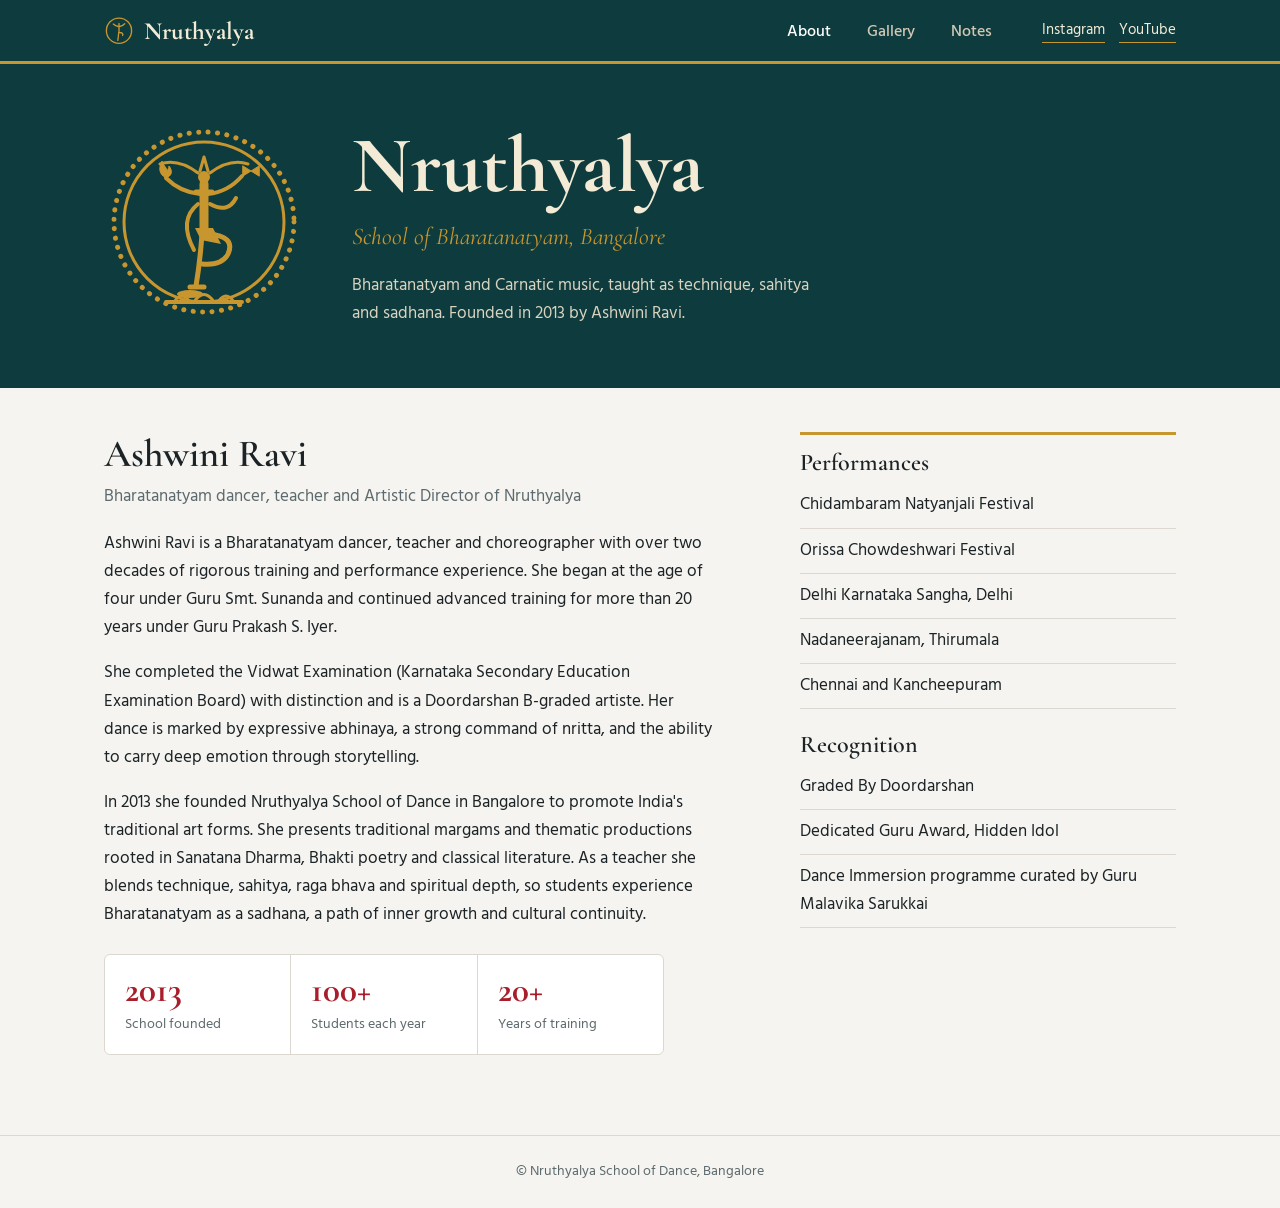
==== index.html @ a334f531 "Update index.html" ====
<!DOCTYPE html>
<html lang="en">
<head>
<meta charset="utf-8">
<meta name="viewport" content="width=device-width, initial-scale=1, viewport-fit=cover">
<title>Nruthyalya School of Dance</title>
<link href="https://fonts.googleapis.com/css2?family=Cormorant+Garamond:ital,wght@0,500;0,600;0,700;1,500&family=Hind:wght@400;500;600&display=swap" rel="stylesheet">
<style>
:root{--bg:#F5F4F0;--surface:#fff;--ink:#1c2326;--muted:#5d6a6d;--line:#dcd8cf;--teal:#0E3B3D;--teal-ink:#F3EBD6;--red:#A81E2B;--gold:#C8962E;--chip:#ece8dd;
box-sizing:border-box;padding-top:env(safe-area-inset-top,0px);padding-bottom:env(safe-area-inset-bottom,0px)}
@media (prefers-color-scheme:dark){:root:not([data-theme="light"]){--bg:#0d1517;--surface:#152123;--ink:#ece7da;--muted:#98a6a8;--line:#27393b;--teal:#081f21;--red:#e0525d;--gold:#dcab4a;--chip:#1d2f31}}
:root[data-theme="dark"]{--bg:#0d1517;--surface:#152123;--ink:#ece7da;--muted:#98a6a8;--line:#27393b;--teal:#081f21;--red:#e0525d;--gold:#dcab4a;--chip:#1d2f31}
html{scroll-padding-top:env(safe-area-inset-top,0px);height:100%}
*{box-sizing:border-box}
body{margin:0;background:var(--bg);color:var(--ink);font:400 17px/1.65 Hind,system-ui,sans-serif}
h1,h2,h3{font-family:"Cormorant Garamond",Georgia,serif;font-weight:600;line-height:1.15;margin:0}
a{color:var(--red)}
:focus-visible{outline:3px solid var(--gold);outline-offset:2px}
.wrap{max-width:1120px;margin:0 auto;padding:0 24px}
header.top{position:sticky;top:env(safe-area-inset-top,0px);z-index:5;background:var(--teal);color:var(--teal-ink);border-bottom:3px solid var(--gold)}
header.top .wrap{display:flex;align-items:center;gap:20px;min-height:60px;flex-wrap:wrap}
.brand{display:flex;align-items:center;gap:10px;font:700 1.55rem "Cormorant Garamond",serif;color:var(--teal-ink);margin-right:auto}
.brand svg{width:30px;height:30px;color:var(--gold)}
nav{display:flex;gap:4px}
nav button{border:0;background:none;font:500 1rem Hind,sans-serif;color:#cfc8b4;padding:19px 16px 16px;border-bottom:3px solid transparent;margin-bottom:-3px;cursor:pointer}
nav button[aria-selected="true"]{color:#fff;border-bottom-color:var(--gold)}
nav button:hover{color:#fff}
.soc a{color:var(--teal-ink);font-size:.95rem;margin-left:14px;text-decoration:none;border-bottom:1px solid var(--gold)}
.hero{background:var(--teal);color:var(--teal-ink);padding:56px 0 60px}
.head{display:flex;align-items:center;gap:48px}
.logo{width:clamp(130px,20vw,200px);flex:none;color:var(--gold)}
@media(max-width:640px){.head{flex-direction:column;align-items:flex-start;gap:20px}}
.hero h1{font-size:clamp(3rem,9vw,5rem);font-weight:700}
.hero .sub{font-family:"Cormorant Garamond",serif;font-style:italic;font-size:1.5rem;color:var(--gold);margin:.3rem 0 1rem}
.hero p{max-width:54ch;margin:0;color:#d9d3c0}
main{padding:44px 0 80px}
section[hidden]{display:none}
h2{font-size:2.4rem;margin-bottom:.4rem}
.cols{display:grid;grid-template-columns:1.7fr 1fr;gap:56px}
@media(max-width:800px){.cols{grid-template-columns:1fr;gap:28px}}
.lead{color:var(--muted);margin:0 0 1.2rem}
.cols p{max-width:68ch}
.facts{border-top:3px solid var(--gold);padding-top:14px;align-self:start}
.facts h3{font-size:1.5rem;margin-bottom:.4rem}
.facts ul{margin:0 0 1.4rem;padding:0;list-style:none}
.facts li{padding:8px 0;border-bottom:1px solid var(--line)}
.stats{display:flex;gap:0;margin:1.6rem 0 0;border:1px solid var(--line);border-radius:6px;background:var(--surface);max-width:560px}
.stats div{flex:1;padding:16px 20px;border-right:1px solid var(--line)}.stats div:last-child{border:0}
.stats b{display:block;font:700 2.2rem "Cormorant Garamond",serif;color:var(--red);line-height:1.1}
.stats span{color:var(--muted);font-size:.9rem}
.btn{display:inline-block;padding:8px 18px;border-radius:6px;border:1px solid var(--line);color:var(--ink);background:var(--surface);cursor:pointer;font:500 .95rem Hind,sans-serif;text-decoration:none}
.btn.red{background:var(--red);border-color:var(--red);color:#fff}
.btn:hover{filter:brightness(1.08)}
.bar{display:flex;gap:10px;flex-wrap:wrap;align-items:center;margin:14px 0 20px}
.grid{display:grid;grid-template-columns:repeat(auto-fill,minmax(220px,1fr));gap:16px}
figure{margin:0;background:var(--surface);border:1px solid var(--line);border-radius:6px;overflow:hidden;position:relative}
figure img{display:block;width:100%;aspect-ratio:4/5;object-fit:cover}
figcaption{padding:6px 8px}
figcaption input{border:0;background:none;padding:4px}
figure .x{position:absolute;top:8px;right:8px;background:rgba(0,0,0,.65);color:#fff;border:0;border-radius:50%;width:30px;height:30px;cursor:pointer}
.empty{color:var(--muted);border:1.5px dashed var(--line);border-radius:6px;padding:28px;text-align:center}
input,textarea,select{font:inherit;color:var(--ink);background:var(--bg);border:1px solid var(--line);border-radius:6px;padding:9px 12px;width:100%}
label{font-size:.9rem;color:var(--muted);display:block;margin-bottom:2px}
.small{font-size:.9rem;color:var(--muted)}
/* Notes workspace */
.ws{display:grid;grid-template-columns:290px 1fr;border:1px solid var(--line);border-radius:8px;background:var(--surface);min-height:560px;overflow:hidden;margin-top:18px}
@media(max-width:800px){.ws{grid-template-columns:1fr}.side{border-right:0!important;border-bottom:1px solid var(--line);max-height:300px}}
.side{border-right:1px solid var(--line);background:var(--chip);display:flex;flex-direction:column;overflow-y:auto}
.side .hd{display:flex;justify-content:space-between;align-items:center;padding:12px 14px;border-bottom:1px solid var(--line);font:600 1.2rem "Cormorant Garamond",serif;position:sticky;top:0;background:var(--chip)}
.hd button{font:500 .85rem Hind,sans-serif;border:1px solid var(--line);background:var(--surface);color:var(--ink);border-radius:6px;padding:3px 10px;cursor:pointer}
.side ul{list-style:none;margin:0;padding:0}
.tn{display:flex;align-items:center;gap:2px;padding-right:10px;border-left:3px solid transparent}
.tn.on{background:var(--surface);border-left-color:var(--red)}
.tn button{background:none;border:0;color:var(--ink);font:inherit;cursor:pointer}
.tg{width:24px;height:34px;color:var(--muted);flex:none}
.nm{flex:1;text-align:left;padding:5px 4px;font-size:.97rem}
.ct{font-size:.8rem;color:var(--muted)}
.pane{padding:22px 26px}
.crumb{display:flex;justify-content:space-between;align-items:flex-start;gap:12px;flex-wrap:wrap;margin-bottom:16px;padding-bottom:14px;border-bottom:1px solid var(--line)}
.crumb h3{font-size:1.9rem}
.acts{display:flex;gap:8px;flex-wrap:wrap}
form.note{border:1px solid var(--line);border-radius:6px;padding:16px;display:grid;gap:10px;margin-bottom:20px;background:var(--bg)}
form.note[hidden]{display:none}
.nc{padding:14px 0;border-bottom:1px solid var(--line)}.nc:last-child{border:0}
.nc h4{font:600 1.45rem "Cormorant Garamond",serif;margin:0}
.nc p{white-space:pre-wrap;margin:.4rem 0}
.tag{font:400 .8rem Hind,sans-serif;background:var(--chip);border-radius:999px;padding:1px 10px;margin-left:8px;vertical-align:middle}
.links a{display:block;margin:.15rem 0;word-break:break-all;font-size:.95rem}
.linkbtn{background:none;border:0;color:var(--red);cursor:pointer;font:inherit;font-size:.9rem;padding:0;margin-right:14px}
.imgs{display:grid;grid-template-columns:repeat(auto-fill,minmax(240px,1fr));gap:12px;margin:.6rem 0}
.ib{padding:0;border:1px solid var(--line);border-radius:6px;background:var(--bg);cursor:zoom-in;overflow:hidden}
.ib img{display:block;width:100%;max-height:340px;object-fit:contain}
.pv{display:flex;gap:10px;flex-wrap:wrap}
.pv span{position:relative}.pv img{height:84px;border:1px solid var(--line);border-radius:6px;display:block}
.pv button{position:absolute;top:-6px;right:-6px;width:22px;height:22px;border-radius:50%;border:0;background:var(--red);color:#fff;cursor:pointer;line-height:1}
#lb{position:fixed;inset:0;z-index:20;background:rgba(0,0,0,.88);overflow:auto;display:flex;padding:24px}
#lb[hidden]{display:none}
#lb img{margin:auto;max-width:100%;max-height:100%;cursor:zoom-in}
#lb.full img{max-width:none;max-height:none;cursor:zoom-out}
#lb .c{position:fixed;top:calc(12px + env(safe-area-inset-top,0px));right:16px;background:#fff;color:#000;border:0;border-radius:6px;padding:6px 14px;cursor:pointer;font:500 .95rem Hind,sans-serif}
.leaf .nm{font-size:.92rem;color:var(--muted)}.leaf.on .nm{color:var(--ink)}#tree .nm{line-height:1.3}.sq{padding:10px 12px;border-bottom:1px solid var(--line)}
footer{text-align:center;color:var(--muted);padding:24px;font-size:.9rem;border-top:1px solid var(--line)}
</style>
</head>
<body>
<header class="top"><div class="wrap">
<div class="brand"><svg viewBox="0 0 200 200" fill="none" stroke="currentColor" stroke-width="9" stroke-linecap="round" aria-hidden="true"><circle cx="100" cy="98" r="84"/><path d="M100 50v60M96 70Q76 68 62 54M104 70Q124 68 138 52M98 110Q96 138 92 162M104 110Q132 112 124 130"/></svg>Nruthyalya</div>
<nav role="tablist">
<button role="tab" aria-selected="true" data-t="about">About</button>
<button role="tab" aria-selected="false" data-t="gallery">Gallery</button>
<button role="tab" aria-selected="false" data-t="notes">Notes</button>
</nav>
<div class="soc"><a href="https://www.instagram.com/nruthyalya" target="_blank" rel="noopener">Instagram</a><a href="https://www.youtube.com/@nruthyalya" target="_blank" rel="noopener">YouTube</a></div>
</div></header>

<div class="hero"><div class="wrap head">
<svg class="logo" role="img" aria-label="Nataraja, Lord of Dance" viewBox="0 0 200 200" fill="none" stroke="currentColor" stroke-linecap="round" stroke-linejoin="round">
<circle cx="100" cy="98" r="90" stroke-width="5" stroke-dasharray="0.1 9.4"/>
<circle cx="100" cy="98" r="80" stroke-width="3"/>
<path d="M62 178h76" stroke-width="4"/>
<path d="M70 178q8-12 16 0M90 178q10-15 20 0M114 178q8-12 16 0" stroke-width="3"/>
<ellipse cx="86" cy="170" rx="13" ry="4" fill="currentColor" stroke="none"/>
<g stroke-width="5">
<path d="M100 60v50" stroke-width="9"/>
<path d="M92 68h16"/>
<path d="M96 70Q76 68 62 54M104 70Q124 68 138 52" stroke-width="4"/>
<path d="M106 80Q124 90 132 74M94 80Q74 96 90 126" stroke-width="4"/>
<path d="M98 110Q96 138 92 162M86 163h14"/>
<path d="M104 110Q132 112 124 130Q118 142 98 140"/>
<path d="M96 47l4-14 4 14M94 49Q74 34 56 40M106 49Q126 34 144 40" stroke-width="3"/>
</g>
<circle cx="100" cy="53" r="6" fill="currentColor" stroke="none"/>
<path d="M91 104h18l8 16-20-4z" fill="currentColor" stroke="none"/>
<path d="M139 42l8 5-8 5zM155 42l-8 5 8 5z" fill="currentColor" stroke-width="1"/>
<path d="M62 54c-8-4-7-11-4-17 1 5 5 6 5 10 1-2 2-3 2-5 4 5 3 10-3 12z" fill="currentColor" stroke-width="1"/>
</svg>
<div>
<h1>Nruthyalya</h1>
<div class="sub">School of Bharatanatyam, Bangalore</div>
<p>Bharatanatyam and Carnatic music, taught as technique, sahitya and sadhana. Founded in 2013 by Ashwini Ravi.</p>
</div></div></div>

<main><div class="wrap">

<section id="about">
<div class="cols">
<div>
<h2>Ashwini Ravi</h2>
<p class="lead">Bharatanatyam dancer, teacher and Artistic Director of Nruthyalya</p>
<p>Ashwini Ravi is a Bharatanatyam dancer, teacher and choreographer with over two decades of rigorous training and performance experience. She began at the age of four under Guru Smt. Sunanda and continued advanced training for more than 20 years under Guru Prakash S. Iyer.</p>
<p>She completed the Vidwat Examination (Karnataka Secondary Education Examination Board) with distinction and is a Doordarshan B-graded artiste. Her dance is marked by expressive abhinaya, a strong command of nritta, and the ability to carry deep emotion through storytelling.</p>
<p>In 2013 she founded Nruthyalya School of Dance in Bangalore to promote India's traditional art forms. She presents traditional margams and thematic productions rooted in Sanatana Dharma, Bhakti poetry and classical literature. As a teacher she blends technique, sahitya, raga bhava and spiritual depth, so students experience Bharatanatyam as a sadhana, a path of inner growth and cultural continuity.</p>
<div class="stats">
<div><b>2013</b><span>School founded</span></div>
<div><b>100+</b><span>Students each year</span></div>
<div><b>20+</b><span>Years of training</span></div>
</div>
</div>
<aside class="facts">
<h3>Performances</h3>
<ul>
<li>Chidambaram Natyanjali Festival</li>
<li>Orissa Chowdeshwari Festival</li>
<li>Delhi Karnataka Sangha, Delhi</li>
<li>Nadaneerajanam, Thirumala</li>
<li>Chennai and Kancheepuram</li>
</ul>
<h3>Recognition</h3>
<ul>
<li>Graded By Doordarshan</li>
<li>Dedicated Guru Award, Hidden Idol</li>
<li>Dance Immersion programme curated by Guru Malavika Sarukkai</li>
</ul>
</aside>
</div>
</section>

<section id="gallery" hidden>
<h2>Gallery</h2>
<p class="small">Photos from performances, classes and festivals. Photos added here stay in this browser; photos listed in content/notes.json show for everyone.</p>
<div class="bar">
<label class="btn red" for="up" style="margin:0;color:#fff;cursor:pointer">Add photos</label>
<input id="up" type="file" accept="image/*" multiple hidden>
</div>
<div class="grid" id="grid"></div>
</section>

<section id="notes" hidden>
<h2>Notes</h2>
<p class="small">Class notes, choreography and reference videos in nested folders. Notes added here stay in this browser; notes in content/notes.json show for everyone.</p>
<div class="ws">
<div class="side">
<div class="hd">Folders<button type="button" id="newF">New folder</button></div>
<div class="sq"><input id="q" type="search" placeholder="Search notes by title" aria-label="Search notes by title"></div>
<div id="tree"></div>
</div>
<div class="pane">
<div class="crumb"><h3 id="ttl"></h3><div class="acts" id="acts"></div></div>
<form class="note" id="form" hidden>
<div><label for="nt">Title</label><input id="nt" required maxlength="120"></div>
<div><label for="nc">Folder</label><select id="nc"></select></div>
<div><label for="nb">Note</label><textarea id="nb" rows="4"></textarea></div>
<div><label for="nl">YouTube links, one per line</label><textarea id="nl" rows="3" placeholder="https://www.youtube.com/watch?v=..."></textarea></div>
<div><label for="ni">Images (photos of handwritten notes, diagrams, sheets)</label><input id="ni" type="file" accept="image/*" multiple><div class="pv" id="pv" style="margin-top:8px"></div></div>
<div class="bar" style="margin:0"><button class="btn red" type="submit">Save note</button><button class="btn" type="button" id="cancel">Cancel</button></div>
</form>
<div id="list"></div>
</div>
</div>
</section>

</div></main>
<div id="lb" hidden><button class="c" type="button">Close</button><img alt="Enlarged note image"></div>
<footer>© Nruthyalya School of Dance, Bangalore</footer>

<script>
(function(){
var $=function(s){return document.querySelector(s)};
function load(k,d){try{var v=localStorage.getItem(k);return v?JSON.parse(v):d}catch(e){return d}}
function save(k,v){try{localStorage.setItem(k,JSON.stringify(v));return true}catch(e){alert('Storage is full. Delete some items and try again.');return false}}
function saveN(){save('nr_notes',notes.filter(function(n){return !n.ro}))}
function saveF(){save('nr_folders',folders.filter(function(f){return !f.ro}))}
function saveP(){save('nr_photos',photos.filter(function(p){return !p.ro}))}
function IS(s){return /^(data:|https?:|images\/)/.test(s)?s:'images/'+s}
function esc(s){return String(s).replace(/[&<>"']/g,function(c){return {'&':'&amp;','<':'&lt;','>':'&gt;','"':'&quot;',"'":'&#39;'}[c]})}

var tabs=document.querySelectorAll('nav button');
tabs.forEach(function(b){b.addEventListener('click',function(){
tabs.forEach(function(x){x.setAttribute('aria-selected',x===b)});
['about','gallery','notes'].forEach(function(id){$('#'+id).hidden=(id!==b.dataset.t)});
})});

// Gallery
var photos=load('nr_photos',[]);
function drawGallery(){
var g=$('#grid');
if(!photos.length){g.innerHTML='<div class="empty" style="grid-column:1/-1">No photos yet. Choose Add photos to start the gallery.</div>';return}
g.innerHTML=photos.map(function(p,i){return '<figure><img src="'+p.src+'" alt="'+esc(p.cap||'Gallery photo')+'">'+(p.ro?'':'<button class="x" data-i="'+i+'" aria-label="Delete photo">×</button>')+'<figcaption>'+(p.ro?esc(p.cap||''):'<input data-c="'+i+'" value="'+esc(p.cap||'')+'" placeholder="Add a caption" aria-label="Caption">')+'</figcaption></figure>'}).join('');
}
$('#grid').addEventListener('click',function(e){var i=e.target.dataset.i;if(i!==undefined&&confirm('Delete this photo?')){photos.splice(+i,1);saveP();drawGallery()}});
$('#grid').addEventListener('change',function(e){var i=e.target.dataset.c;if(i!==undefined){photos[+i].cap=e.target.value;saveP()}});
function shrink(file,m){return new Promise(function(res){
var r=new FileReader();
r.onload=function(){var im=new Image();im.onload=function(){
var s=Math.min(1,m/Math.max(im.width,im.height)),c=document.createElement('canvas');
c.width=Math.round(im.width*s);c.height=Math.round(im.height*s);
c.getContext('2d').drawImage(im,0,0,c.width,c.height);res(c.toDataURL('image/jpeg',.72))};
im.onerror=function(){res(null)};im.src=r.result};
r.onerror=function(){res(null)};r.readAsDataURL(file)})}
$('#up').addEventListener('change',function(e){
Promise.all(Array.prototype.map.call(e.target.files,function(f){return shrink(f,900)})).then(function(out){
out.forEach(function(s){if(s)photos.unshift({src:s,cap:''})});
saveP();drawGallery();e.target.value=''})});
drawGallery();

// Notes: nested folders
var notes=load('nr_notes',[]);
var folders=load('nr_folders',null);
if(!folders){
var oc=load('nr_cats',['Choreography','Class notes','Music and sahitya']);
folders=oc.map(function(n,i){return {id:'f'+i,name:n,parent:null}});
notes.forEach(function(n){var f=folders.filter(function(x){return x.name===n.cat})[0];n.folder=f?f.id:folders[0].id});
saveF();saveN();
}
var sel=null,selN=null,open={},editing=null,pending=[];
function kids(p){return folders.filter(function(f){return f.parent===p})}
function byId(id){return folders.filter(function(f){return f.id===id})[0]}
function subtree(id){var o=[id];kids(id).forEach(function(k){o=o.concat(subtree(k.id))});return o}
function count(id){var ids=subtree(id);return notes.filter(function(n){return ids.indexOf(n.folder)>-1}).length}
function path(id){var o=[],f=byId(id);while(f){o.unshift(f.name);f=byId(f.parent)}return o.join(' / ')}
function nIn(id){return notes.filter(function(n){return n.folder===id})}
function openUp(id){var f=byId(id);while(f){open[f.id]=true;f=byId(f.parent)}}
function branch(p,d){
var pad='padding-left:'+(6+d*16)+'px';
var h=kids(p).map(function(f){var k=kids(f.id).length+nIn(f.id).length;
return '<li><div class="tn'+(sel===f.id&&!selN?' on':'')+'" style="'+pad+'"><button class="tg" data-tg="'+f.id+'" aria-label="Expand or collapse"'+(k?'':' disabled')+'>'+(k?(open[f.id]?'▾':'▸'):'')+'</button><button class="nm" data-s="'+f.id+'">'+esc(f.name)+'</button><span class="ct">'+count(f.id)+'</span></div>'+(open[f.id]?branch(f.id,d+1):'')+'</li>'}).join('');
h+=nIn(p).map(function(n){return '<li><div class="tn leaf'+(selN===n.id?' on':'')+'" style="'+pad+'"><span class="tg"></span><button class="nm" data-n="'+n.id+'">'+esc(n.title)+'</button></div></li>'}).join('');
return '<ul>'+h+'</ul>'}
function branchOld(p,d){return '<ul>'+kids(p).map(function(f){var k=kids(f.id).length;
return '<li><div class="tn'+(sel===f.id?' on':'')+'" style="padding-left:'+(6+d*16)+'px"><button class="tg" data-tg="'+f.id+'" aria-label="Expand or collapse"'+(k?'':' disabled')+'>'+(k?(open[f.id]?'▾':'▸'):'')+'</button><button class="nm" data-s="'+f.id+'">'+esc(f.name)+'</button><span class="ct">'+count(f.id)+'</span></div>'+(k&&open[f.id]?branch(f.id,d+1):'')+'</li>'}).join('')+'</ul>'}
function drawTree(){
var q=$('#q').value.trim().toLowerCase();
if(q){var r=notes.filter(function(n){return n.title.toLowerCase().indexOf(q)>-1});
$('#tree').innerHTML=r.length?'<ul>'+r.map(function(n){return '<li><div class="tn'+(selN===n.id?' on':'')+'"><button class="nm" data-n="'+n.id+'">'+esc(n.title)+'<br><span class="ct">'+esc(path(n.folder))+'</span></button></div></li>'}).join('')+'</ul>':'<div class="empty" style="margin:12px">No notes match this title.</div>'}
else $('#tree').innerHTML='<div class="tn'+(sel===null&&!selN?' on':'')+'"><span class="tg"></span><button class="nm" data-s="">All notes</button><span class="ct">'+notes.length+'</span></div>'+branch(null,0);
var opts=[];(function w(p){kids(p).forEach(function(f){opts.push('<option value="'+f.id+'">'+esc(path(f.id))+'</option>');w(f.id)})})(null);
$('#nc').innerHTML=opts.join('');
}
function drawPane(){
$('#ttl').textContent=sel?path(sel):'All notes';
$('#acts').innerHTML='<button class="btn red" data-a="note">New note</button>'+(sel?'<button class="btn" data-a="sub">New subfolder</button>'+(byId(sel).ro?'':'<button class="btn" data-a="ren">Rename</button><button class="btn" data-a="del">Delete folder</button>'):'');
var ids=sel?subtree(sel):null;
var l=notes.filter(function(n){return selN?n.id===selN:(!ids||ids.indexOf(n.folder)>-1)});
if(!l.length){$('#list').innerHTML='<div class="empty">'+(sel?'This folder has no notes yet. Choose New note to add one.':'No notes yet. Create a folder, then choose New note.')+'</div>';return}
$('#list').innerHTML=l.map(function(n){
var links=(n.links||[]).map(function(u){return '<a href="'+esc(u)+'" target="_blank" rel="noopener">▶ '+esc(u.replace(/^https?:\/\/(www\.)?/,''))+'</a>'}).join('');
var imgs=(n.images||[]).length?'<div class="imgs">'+n.images.map(function(s,i){return '<button type="button" class="ib" data-z="'+n.id+':'+i+'" aria-label="Enlarge image '+(i+1)+'"><img loading="lazy" src="'+IS(s)+'" alt="Note image '+(i+1)+'"></button>'}).join('')+'</div>':'';
return '<article class="nc"><h4>'+esc(n.title)+'<span class="tag">'+esc(path(n.folder))+'</span></h4>'+(n.body?'<p>'+esc(n.body)+'</p>':'')+imgs+(links?'<div class="links">'+links+'</div>':'')+'<div style="margin-top:6px"><span class="small">'+esc(n.date||'')+'</span> &nbsp; '+(n.ro?'<span class="small">Published</span>':'<button class="linkbtn" data-e="'+n.id+'">Edit</button><button class="linkbtn" data-d="'+n.id+'">Delete</button>')+'</div></article>'}).join('');
}
function draw(){drawTree();drawPane()}
function addFolder(parent){
var n=prompt(parent?'Name of the new subfolder':'Name of the new folder');
if(!n||!n.trim())return;
var f={id:'f'+Date.now(),name:n.trim().slice(0,40),parent:parent};
folders.push(f);if(parent)open[parent]=true;sel=f.id;selN=null;saveF();draw();
}
$('#q').addEventListener('input',drawTree);
$('#newF').addEventListener('click',function(){addFolder(null)});
$('#tree').addEventListener('click',function(e){
var t=e.target.closest('button');if(!t)return;
if(t.dataset.tg){open[t.dataset.tg]=!open[t.dataset.tg];drawTree()}
else if(t.dataset.n!==undefined){var nn=notes.filter(function(n){return String(n.id)===t.dataset.n})[0];selN=nn.id;sel=nn.folder;openUp(sel);$('#form').hidden=true;draw()}
else if(t.dataset.s!==undefined){sel=t.dataset.s||null;selN=null;if(sel)open[sel]=true;$('#form').hidden=true;draw()}
});
function openForm(n){
if(!folders.length){alert('Create a folder first, then add notes to it.');return}
editing=n?n.id:null;$('#form').hidden=false;pending=n?(n.images||[]).slice():[];drawPending();
$('#nt').value=n?n.title:'';$('#nb').value=n?n.body:'';$('#nl').value=n?(n.links||[]).join('\n'):'';
$('#nc').value=n?n.folder:(sel||folders[0].id);$('#nt').focus();
}
$('#acts').addEventListener('click',function(e){
var a=e.target.dataset.a;if(!a)return;
if(a==='note')openForm(null);
if(a==='sub')addFolder(sel);
if(a==='ren'){var n=prompt('Rename folder',byId(sel).name);if(n&&n.trim()){byId(sel).name=n.trim().slice(0,40);saveF();draw()}}
if(a==='del'){var ids=subtree(sel),c=count(sel);
if(confirm('Delete "'+byId(sel).name+'"'+(kids(sel).length?', its subfolders':'')+' and '+c+' note'+(c===1?'':'s')+'?')){
notes=notes.filter(function(n){return ids.indexOf(n.folder)<0});
folders=folders.filter(function(f){return ids.indexOf(f.id)<0});
sel=null;selN=null;saveN();saveF();draw()}}
});
function drawPending(){$('#pv').innerHTML=pending.map(function(s,i){return '<span><img src="'+s+'" alt="Attached image '+(i+1)+'"><button type="button" data-r="'+i+'" aria-label="Remove image">×</button></span>'}).join('')}
$('#ni').addEventListener('change',function(e){
Promise.all(Array.prototype.map.call(e.target.files,function(f){return shrink(f,1600)})).then(function(out){
out.forEach(function(s){if(s)pending.push(s)});drawPending();e.target.value=''})});
$('#pv').addEventListener('click',function(e){var r=e.target.dataset.r;if(r!==undefined){pending.splice(+r,1);drawPending()}});
var lb=$('#lb');
function closeLb(){lb.hidden=true;lb.classList.remove('full')}
lb.addEventListener('click',function(e){if(e.target.tagName==='IMG')lb.classList.toggle('full');else closeLb()});
document.addEventListener('keydown',function(e){if(e.key==='Escape')closeLb()});
$('#cancel').addEventListener('click',function(){$('#form').hidden=true});
$('#form').addEventListener('submit',function(e){
e.preventDefault();
var links=$('#nl').value.split('\n').map(function(s){return s.trim()}).filter(Boolean).map(function(s){return /^https?:\/\//i.test(s)?s:'https://'+s});
var data={title:$('#nt').value.trim(),folder:$('#nc').value,body:$('#nb').value.trim(),links:links,images:pending.slice()};
if(editing){notes=notes.map(function(n){return n.id===editing?Object.assign(n,data):n})}
else{data.id=Date.now();data.date=new Date().toLocaleDateString('en-IN',{day:'numeric',month:'short',year:'numeric'});notes.unshift(data)}
saveN();$('#form').hidden=true;$('#q').value='';openUp(data.folder);sel=data.folder;selN=editing||data.id;draw();
});
$('#list').addEventListener('click',function(e){
var z=e.target.closest('[data-z]');
if(z){var pr=z.dataset.z.split(':'),nn=notes.filter(function(n){return String(n.id)===pr[0]})[0];lb.querySelector('img').src=IS(nn.images[+pr[1]]);lb.hidden=false;return}
var d=e.target.dataset.d,ed=e.target.dataset.e;
if(d&&confirm('Delete this note?')){notes=notes.filter(function(n){return String(n.id)!==d});selN=null;saveN();draw()}
if(ed){openForm(notes.filter(function(n){return String(n.id)===ed})[0])}
});
draw();
fetch('content/notes.json',{cache:'no-cache'}).then(function(r){if(!r.ok)throw 0;return r.json()}).then(function(d){
var map={},rf=[],rn=[];
function ensure(p){var par=null,f=null,acc='';String(p).split('/').forEach(function(x){x=x.trim();if(!x)return;acc+='/'+x;if(!map[acc]){map[acc]={id:'p'+rf.length,name:x,parent:par,ro:1};rf.push(map[acc])}f=map[acc];par=f.id});return f}
(d.folders||[]).forEach(ensure);
(d.notes||[]).forEach(function(n,i){var f=ensure(n.folder||'General')||ensure('General');rn.push({id:'r'+i,title:n.title||'Untitled',folder:f.id,body:n.body||'',links:n.links||[],images:n.images||[],date:n.date||'',ro:1})});
folders=rf.concat(folders);notes=rn.concat(notes);
photos=(d.gallery||[]).map(function(g){return {src:IS(g.file),cap:g.caption||'',ro:1}}).concat(photos);
drawGallery();draw();
}).catch(function(){});
})();
</script>
</body>
</html>
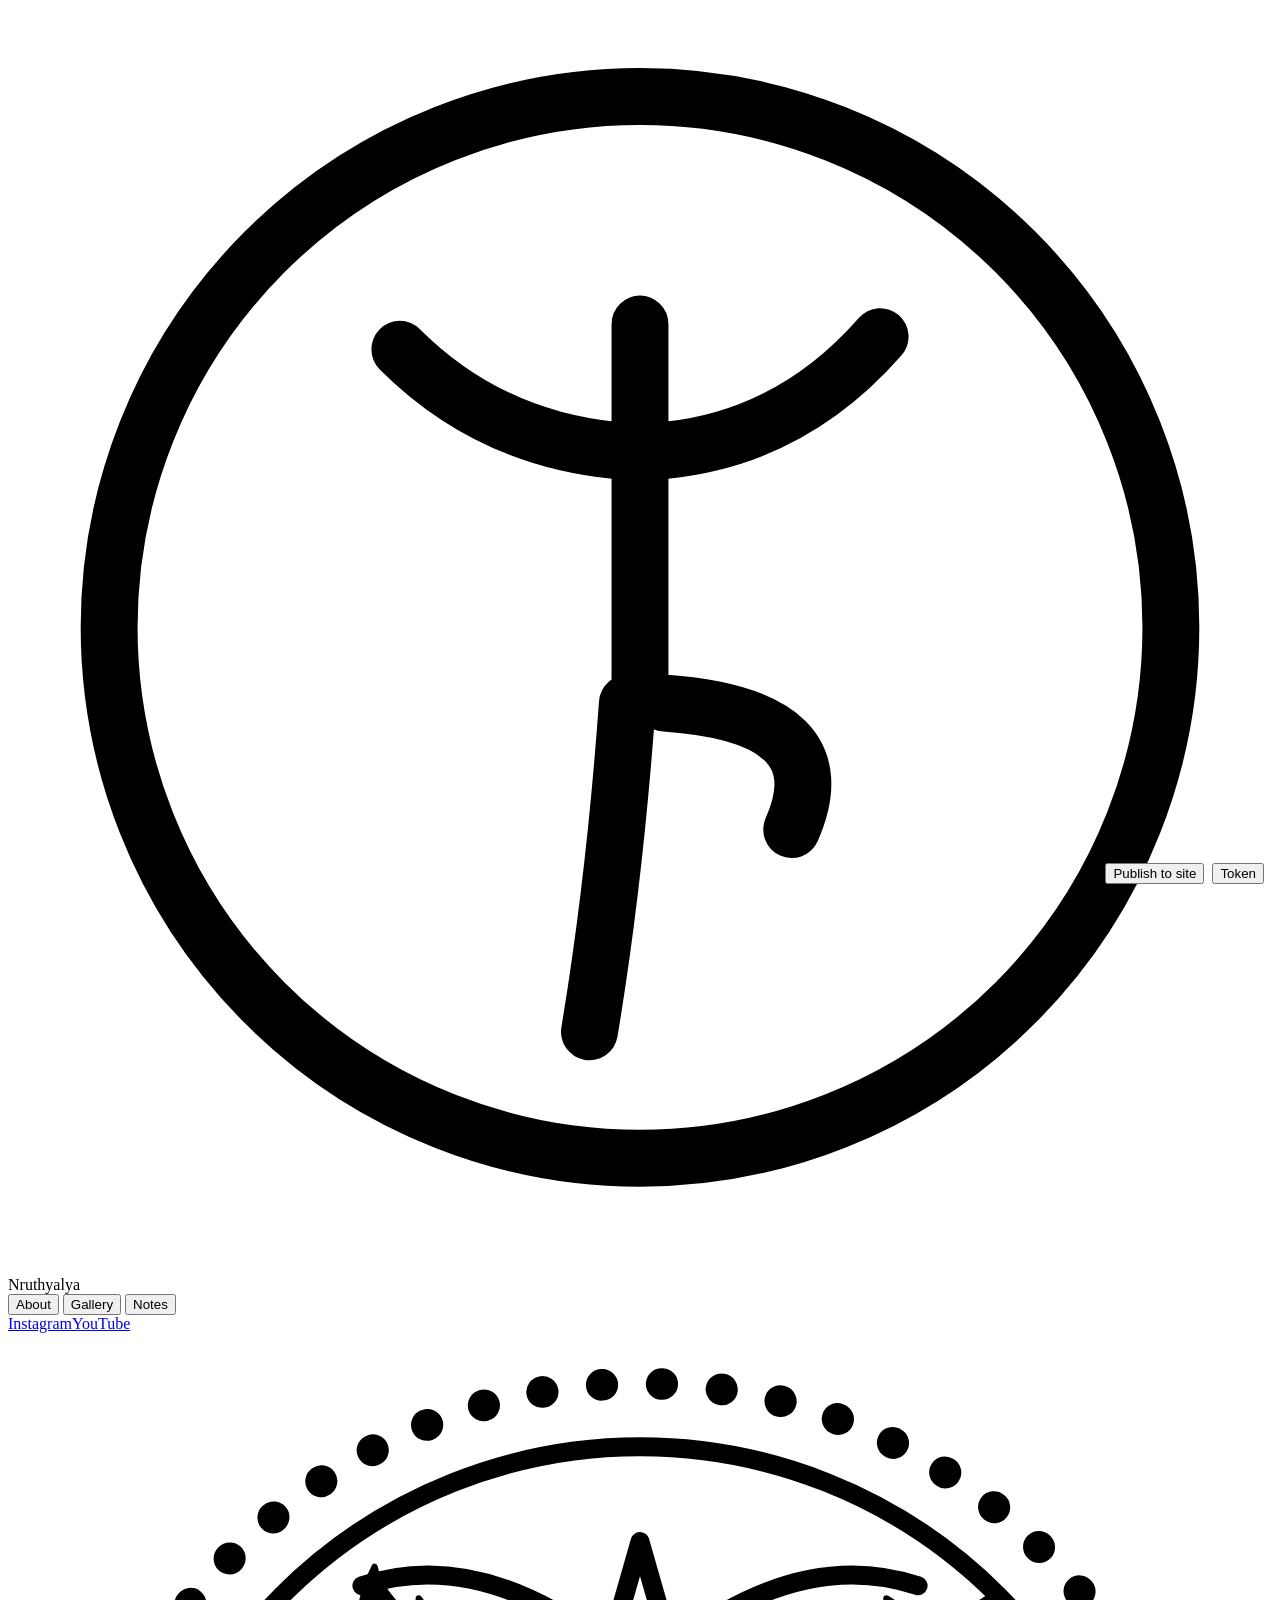
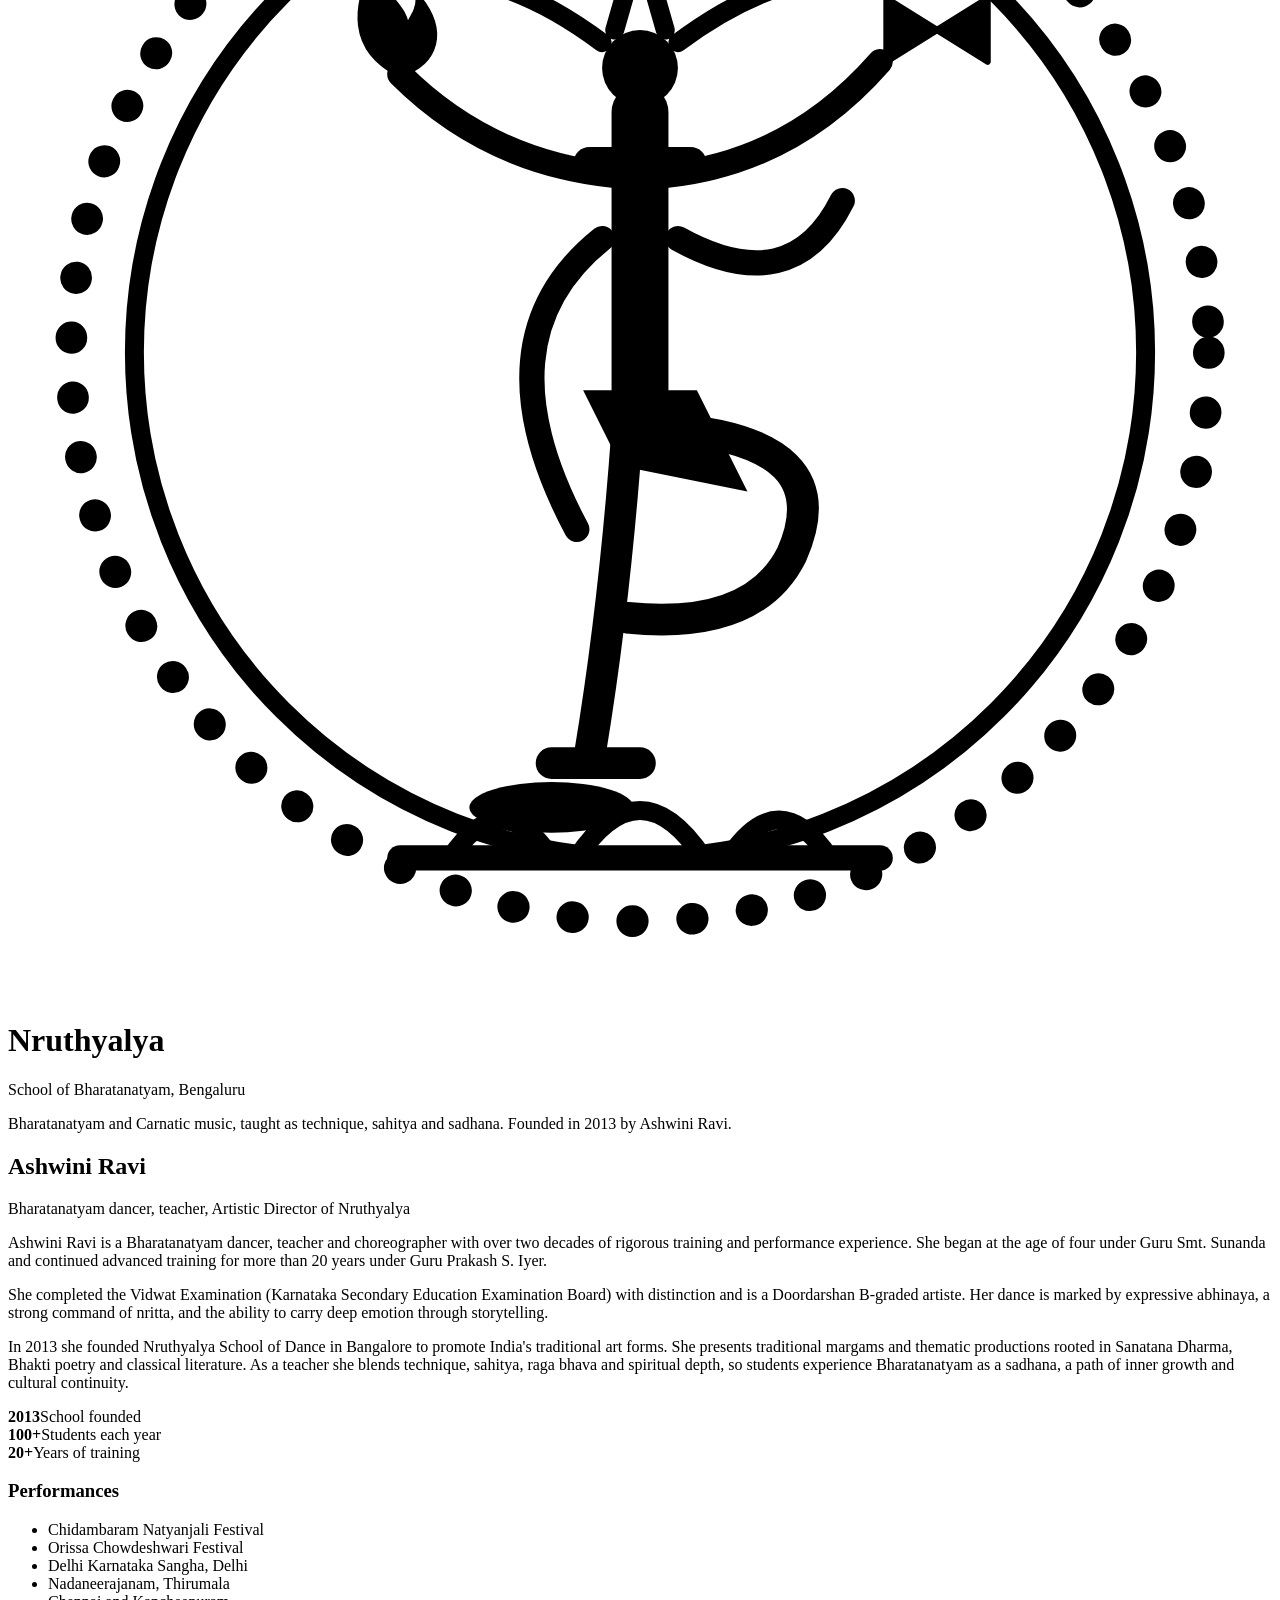
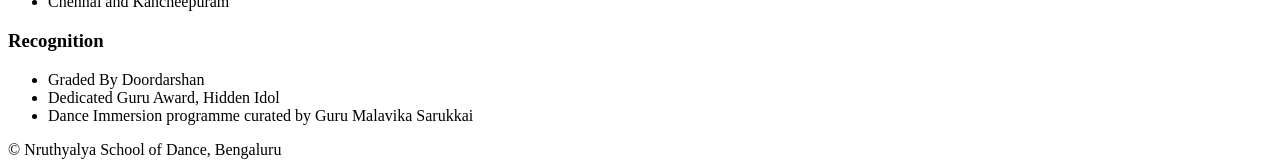
==== commit 4f374caa: "Update index.html" ====
--- a/index.html
+++ b/index.html
@@ -4,103 +4,10 @@
 <meta charset="utf-8">
 <meta name="viewport" content="width=device-width, initial-scale=1, viewport-fit=cover">
 <title>Nruthyalya School of Dance</title>
+<link rel="preconnect" href="https://fonts.googleapis.com">
+<link rel="preconnect" href="https://fonts.gstatic.com" crossorigin>
 <link href="https://fonts.googleapis.com/css2?family=Cormorant+Garamond:ital,wght@0,500;0,600;0,700;1,500&family=Hind:wght@400;500;600&display=swap" rel="stylesheet">
-<style>
-:root{--bg:#F5F4F0;--surface:#fff;--ink:#1c2326;--muted:#5d6a6d;--line:#dcd8cf;--teal:#0E3B3D;--teal-ink:#F3EBD6;--red:#A81E2B;--gold:#C8962E;--chip:#ece8dd;
-box-sizing:border-box;padding-top:env(safe-area-inset-top,0px);padding-bottom:env(safe-area-inset-bottom,0px)}
-@media (prefers-color-scheme:dark){:root:not([data-theme="light"]){--bg:#0d1517;--surface:#152123;--ink:#ece7da;--muted:#98a6a8;--line:#27393b;--teal:#081f21;--red:#e0525d;--gold:#dcab4a;--chip:#1d2f31}}
-:root[data-theme="dark"]{--bg:#0d1517;--surface:#152123;--ink:#ece7da;--muted:#98a6a8;--line:#27393b;--teal:#081f21;--red:#e0525d;--gold:#dcab4a;--chip:#1d2f31}
-html{scroll-padding-top:env(safe-area-inset-top,0px);height:100%}
-*{box-sizing:border-box}
-body{margin:0;background:var(--bg);color:var(--ink);font:400 17px/1.65 Hind,system-ui,sans-serif}
-h1,h2,h3{font-family:"Cormorant Garamond",Georgia,serif;font-weight:600;line-height:1.15;margin:0}
-a{color:var(--red)}
-:focus-visible{outline:3px solid var(--gold);outline-offset:2px}
-.wrap{max-width:1120px;margin:0 auto;padding:0 24px}
-header.top{position:sticky;top:env(safe-area-inset-top,0px);z-index:5;background:var(--teal);color:var(--teal-ink);border-bottom:3px solid var(--gold)}
-header.top .wrap{display:flex;align-items:center;gap:20px;min-height:60px;flex-wrap:wrap}
-.brand{display:flex;align-items:center;gap:10px;font:700 1.55rem "Cormorant Garamond",serif;color:var(--teal-ink);margin-right:auto}
-.brand svg{width:30px;height:30px;color:var(--gold)}
-nav{display:flex;gap:4px}
-nav button{border:0;background:none;font:500 1rem Hind,sans-serif;color:#cfc8b4;padding:19px 16px 16px;border-bottom:3px solid transparent;margin-bottom:-3px;cursor:pointer}
-nav button[aria-selected="true"]{color:#fff;border-bottom-color:var(--gold)}
-nav button:hover{color:#fff}
-.soc a{color:var(--teal-ink);font-size:.95rem;margin-left:14px;text-decoration:none;border-bottom:1px solid var(--gold)}
-.hero{background:var(--teal);color:var(--teal-ink);padding:56px 0 60px}
-.head{display:flex;align-items:center;gap:48px}
-.logo{width:clamp(130px,20vw,200px);flex:none;color:var(--gold)}
-@media(max-width:640px){.head{flex-direction:column;align-items:flex-start;gap:20px}}
-.hero h1{font-size:clamp(3rem,9vw,5rem);font-weight:700}
-.hero .sub{font-family:"Cormorant Garamond",serif;font-style:italic;font-size:1.5rem;color:var(--gold);margin:.3rem 0 1rem}
-.hero p{max-width:54ch;margin:0;color:#d9d3c0}
-main{padding:44px 0 80px}
-section[hidden]{display:none}
-h2{font-size:2.4rem;margin-bottom:.4rem}
-.cols{display:grid;grid-template-columns:1.7fr 1fr;gap:56px}
-@media(max-width:800px){.cols{grid-template-columns:1fr;gap:28px}}
-.lead{color:var(--muted);margin:0 0 1.2rem}
-.cols p{max-width:68ch}
-.facts{border-top:3px solid var(--gold);padding-top:14px;align-self:start}
-.facts h3{font-size:1.5rem;margin-bottom:.4rem}
-.facts ul{margin:0 0 1.4rem;padding:0;list-style:none}
-.facts li{padding:8px 0;border-bottom:1px solid var(--line)}
-.stats{display:flex;gap:0;margin:1.6rem 0 0;border:1px solid var(--line);border-radius:6px;background:var(--surface);max-width:560px}
-.stats div{flex:1;padding:16px 20px;border-right:1px solid var(--line)}.stats div:last-child{border:0}
-.stats b{display:block;font:700 2.2rem "Cormorant Garamond",serif;color:var(--red);line-height:1.1}
-.stats span{color:var(--muted);font-size:.9rem}
-.btn{display:inline-block;padding:8px 18px;border-radius:6px;border:1px solid var(--line);color:var(--ink);background:var(--surface);cursor:pointer;font:500 .95rem Hind,sans-serif;text-decoration:none}
-.btn.red{background:var(--red);border-color:var(--red);color:#fff}
-.btn:hover{filter:brightness(1.08)}
-.bar{display:flex;gap:10px;flex-wrap:wrap;align-items:center;margin:14px 0 20px}
-.grid{display:grid;grid-template-columns:repeat(auto-fill,minmax(220px,1fr));gap:16px}
-figure{margin:0;background:var(--surface);border:1px solid var(--line);border-radius:6px;overflow:hidden;position:relative}
-figure img{display:block;width:100%;aspect-ratio:4/5;object-fit:cover}
-figcaption{padding:6px 8px}
-figcaption input{border:0;background:none;padding:4px}
-figure .x{position:absolute;top:8px;right:8px;background:rgba(0,0,0,.65);color:#fff;border:0;border-radius:50%;width:30px;height:30px;cursor:pointer}
-.empty{color:var(--muted);border:1.5px dashed var(--line);border-radius:6px;padding:28px;text-align:center}
-input,textarea,select{font:inherit;color:var(--ink);background:var(--bg);border:1px solid var(--line);border-radius:6px;padding:9px 12px;width:100%}
-label{font-size:.9rem;color:var(--muted);display:block;margin-bottom:2px}
-.small{font-size:.9rem;color:var(--muted)}
-/* Notes workspace */
-.ws{display:grid;grid-template-columns:290px 1fr;border:1px solid var(--line);border-radius:8px;background:var(--surface);min-height:560px;overflow:hidden;margin-top:18px}
-@media(max-width:800px){.ws{grid-template-columns:1fr}.side{border-right:0!important;border-bottom:1px solid var(--line);max-height:300px}}
-.side{border-right:1px solid var(--line);background:var(--chip);display:flex;flex-direction:column;overflow-y:auto}
-.side .hd{display:flex;justify-content:space-between;align-items:center;padding:12px 14px;border-bottom:1px solid var(--line);font:600 1.2rem "Cormorant Garamond",serif;position:sticky;top:0;background:var(--chip)}
-.hd button{font:500 .85rem Hind,sans-serif;border:1px solid var(--line);background:var(--surface);color:var(--ink);border-radius:6px;padding:3px 10px;cursor:pointer}
-.side ul{list-style:none;margin:0;padding:0}
-.tn{display:flex;align-items:center;gap:2px;padding-right:10px;border-left:3px solid transparent}
-.tn.on{background:var(--surface);border-left-color:var(--red)}
-.tn button{background:none;border:0;color:var(--ink);font:inherit;cursor:pointer}
-.tg{width:24px;height:34px;color:var(--muted);flex:none}
-.nm{flex:1;text-align:left;padding:5px 4px;font-size:.97rem}
-.ct{font-size:.8rem;color:var(--muted)}
-.pane{padding:22px 26px}
-.crumb{display:flex;justify-content:space-between;align-items:flex-start;gap:12px;flex-wrap:wrap;margin-bottom:16px;padding-bottom:14px;border-bottom:1px solid var(--line)}
-.crumb h3{font-size:1.9rem}
-.acts{display:flex;gap:8px;flex-wrap:wrap}
-form.note{border:1px solid var(--line);border-radius:6px;padding:16px;display:grid;gap:10px;margin-bottom:20px;background:var(--bg)}
-form.note[hidden]{display:none}
-.nc{padding:14px 0;border-bottom:1px solid var(--line)}.nc:last-child{border:0}
-.nc h4{font:600 1.45rem "Cormorant Garamond",serif;margin:0}
-.nc p{white-space:pre-wrap;margin:.4rem 0}
-.tag{font:400 .8rem Hind,sans-serif;background:var(--chip);border-radius:999px;padding:1px 10px;margin-left:8px;vertical-align:middle}
-.links a{display:block;margin:.15rem 0;word-break:break-all;font-size:.95rem}
-.linkbtn{background:none;border:0;color:var(--red);cursor:pointer;font:inherit;font-size:.9rem;padding:0;margin-right:14px}
-.imgs{display:grid;grid-template-columns:repeat(auto-fill,minmax(240px,1fr));gap:12px;margin:.6rem 0}
-.ib{padding:0;border:1px solid var(--line);border-radius:6px;background:var(--bg);cursor:zoom-in;overflow:hidden}
-.ib img{display:block;width:100%;max-height:340px;object-fit:contain}
-.pv{display:flex;gap:10px;flex-wrap:wrap}
-.pv span{position:relative}.pv img{height:84px;border:1px solid var(--line);border-radius:6px;display:block}
-.pv button{position:absolute;top:-6px;right:-6px;width:22px;height:22px;border-radius:50%;border:0;background:var(--red);color:#fff;cursor:pointer;line-height:1}
-#lb{position:fixed;inset:0;z-index:20;background:rgba(0,0,0,.88);overflow:auto;display:flex;padding:24px}
-#lb[hidden]{display:none}
-#lb img{margin:auto;max-width:100%;max-height:100%;cursor:zoom-in}
-#lb.full img{max-width:none;max-height:none;cursor:zoom-out}
-#lb .c{position:fixed;top:calc(12px + env(safe-area-inset-top,0px));right:16px;background:#fff;color:#000;border:0;border-radius:6px;padding:6px 14px;cursor:pointer;font:500 .95rem Hind,sans-serif}
-.leaf .nm{font-size:.92rem;color:var(--muted)}.leaf.on .nm{color:var(--ink)}#tree .nm{line-height:1.3}.sq{padding:10px 12px;border-bottom:1px solid var(--line)}
-footer{text-align:center;color:var(--muted);padding:24px;font-size:.9rem;border-top:1px solid var(--line)}
-</style>
+<link rel="stylesheet" href="style.css">
 </head>
 <body>
 <header class="top"><div class="wrap">
@@ -136,7 +43,7 @@
 </svg>
 <div>
 <h1>Nruthyalya</h1>
-<div class="sub">School of Bharatanatyam, Bangalore</div>
+<div class="sub">School of Bharatanatyam, Bengaluru</div>
 <p>Bharatanatyam and Carnatic music, taught as technique, sahitya and sadhana. Founded in 2013 by Ashwini Ravi.</p>
 </div></div></div>
 
@@ -146,7 +53,7 @@
 <div class="cols">
 <div>
 <h2>Ashwini Ravi</h2>
-<p class="lead">Bharatanatyam dancer, teacher and Artistic Director of Nruthyalya</p>
+<p class="lead">Bharatanatyam dancer, teacher, Artistic Director of Nruthyalya</p>
 <p>Ashwini Ravi is a Bharatanatyam dancer, teacher and choreographer with over two decades of rigorous training and performance experience. She began at the age of four under Guru Smt. Sunanda and continued advanced training for more than 20 years under Guru Prakash S. Iyer.</p>
 <p>She completed the Vidwat Examination (Karnataka Secondary Education Examination Board) with distinction and is a Doordarshan B-graded artiste. Her dance is marked by expressive abhinaya, a strong command of nritta, and the ability to carry deep emotion through storytelling.</p>
 <p>In 2013 she founded Nruthyalya School of Dance in Bangalore to promote India's traditional art forms. She presents traditional margams and thematic productions rooted in Sanatana Dharma, Bhakti poetry and classical literature. As a teacher she blends technique, sahitya, raga bhava and spiritual depth, so students experience Bharatanatyam as a sadhana, a path of inner growth and cultural continuity.</p>
@@ -177,7 +84,7 @@
 
 <section id="gallery" hidden>
 <h2>Gallery</h2>
-<p class="small">Photos from performances, classes and festivals. Photos added here stay in this browser; photos listed in content/notes.json show for everyone.</p>
+<p class="small">Photos from performances, classes and festivals. Use the Publish button to save new photos for everyone.</p>
 <div class="bar">
 <label class="btn red" for="up" style="margin:0;color:#fff;cursor:pointer">Add photos</label>
 <input id="up" type="file" accept="image/*" multiple hidden>
@@ -187,184 +94,223 @@
 
 <section id="notes" hidden>
 <h2>Notes</h2>
-<p class="small">Class notes, choreography and reference videos in nested folders. Notes added here stay in this browser; notes in content/notes.json show for everyone.</p>
+<p class="small">Class notes, choreography and reference videos. Use the Publish button to save new notes for everyone.</p>
 <div class="ws">
-<div class="side">
-<div class="hd">Folders<button type="button" id="newF">New folder</button></div>
-<div class="sq"><input id="q" type="search" placeholder="Search notes by title" aria-label="Search notes by title"></div>
-<div id="tree"></div>
-</div>
-<div class="pane">
-<div class="crumb"><h3 id="ttl"></h3><div class="acts" id="acts"></div></div>
-<form class="note" id="form" hidden>
-<div><label for="nt">Title</label><input id="nt" required maxlength="120"></div>
-<div><label for="nc">Folder</label><select id="nc"></select></div>
-<div><label for="nb">Note</label><textarea id="nb" rows="4"></textarea></div>
-<div><label for="nl">YouTube links, one per line</label><textarea id="nl" rows="3" placeholder="https://www.youtube.com/watch?v=..."></textarea></div>
-<div><label for="ni">Images (photos of handwritten notes, diagrams, sheets)</label><input id="ni" type="file" accept="image/*" multiple><div class="pv" id="pv" style="margin-top:8px"></div></div>
-<div class="bar" style="margin:0"><button class="btn red" type="submit">Save note</button><button class="btn" type="button" id="cancel">Cancel</button></div>
-</form>
-<div id="list"></div>
-</div>
+  <div class="side">
+    <div class="hd">Notes</div>
+    <ul id="catList"></ul>
+  </div>
+  <div class="pane">
+    <div class="crumb"><h3 id="ttl">All notes</h3><div class="acts" id="acts"></div></div>
+    <form class="note" id="form" hidden>
+      <div><label for="nt">Title</label><input id="nt" required maxlength="120"></div>
+      <div><label for="nc">Category</label>
+        <select id="nc">
+          <option value="Class notes">Class notes</option>
+          <option value="Choreography">Choreography</option>
+          <option value="Music and Sahithya">Music and Sahithya</option>
+        </select>
+      </div>
+      <div><label for="nb">Note</label><textarea id="nb" rows="4"></textarea></div>
+      <div><label for="nl">YouTube links, one per line</label><textarea id="nl" rows="3" placeholder="https://www.youtube.com/watch?v=..."></textarea></div>
+      <div><label for="ni">Images (photos of handwritten notes, diagrams, sheets)</label><input id="ni" type="file" accept="image/*" multiple><div class="pv" id="pv" style="margin-top:8px"></div></div>
+      <div class="bar" style="margin:0"><button class="btn red" type="submit">Save note</button><button class="btn" type="button" id="cancel">Cancel</button></div>
+    </form>
+    <div id="list"></div>
+  </div>
 </div>
 </section>
 
 </div></main>
 <div id="lb" hidden><button class="c" type="button">Close</button><img alt="Enlarged note image"></div>
-<footer>© Nruthyalya School of Dance, Bangalore</footer>
+<footer>© Nruthyalya School of Dance, Bengaluru</footer>
 
 <script>
 (function(){
 var $=function(s){return document.querySelector(s)};
-function load(k,d){try{var v=localStorage.getItem(k);return v?JSON.parse(v):d}catch(e){return d}}
-function save(k,v){try{localStorage.setItem(k,JSON.stringify(v));return true}catch(e){alert('Storage is full. Delete some items and try again.');return false}}
-function saveN(){save('nr_notes',notes.filter(function(n){return !n.ro}))}
-function saveF(){save('nr_folders',folders.filter(function(f){return !f.ro}))}
-function saveP(){save('nr_photos',photos.filter(function(p){return !p.ro}))}
+function esc(s){return String(s).replace(/[&<>"']/g,function(c){return{'&':'&amp;','<':'&lt;','>':'&gt;','"':'&quot;',"'":'&#39;'}[c]})}
 function IS(s){return /^(data:|https?:|images\/)/.test(s)?s:'images/'+s}
-function esc(s){return String(s).replace(/[&<>"']/g,function(c){return {'&':'&amp;','<':'&lt;','>':'&gt;','"':'&quot;',"'":'&#39;'}[c]})}
-
+
+// ── Tab navigation ──────────────────────────────────────────────────────────
 var tabs=document.querySelectorAll('nav button');
 tabs.forEach(function(b){b.addEventListener('click',function(){
-tabs.forEach(function(x){x.setAttribute('aria-selected',x===b)});
-['about','gallery','notes'].forEach(function(id){$('#'+id).hidden=(id!==b.dataset.t)});
+  tabs.forEach(function(x){x.setAttribute('aria-selected',x===b)});
+  ['about','gallery','notes'].forEach(function(id){$('#'+id).hidden=(id!==b.dataset.t)});
 })});
 
-// Gallery
-var photos=load('nr_photos',[]);
+// ── State (no localStorage — everything comes from notes.json) ──────────────
+var CATS=['All notes','Class notes','Choreography','Music and Sahithya'];
+var selCat='All notes'; // current sidebar selection
+var notes=[];           // all notes loaded from content/notes.json
+var photos=[];          // gallery photos loaded from content/notes.json
+var pendingImgs=[];     // data-URL previews for note being composed
+var editingId=null;     // id of note being edited (null = new)
+
+// ── Gallery ─────────────────────────────────────────────────────────────────
 function drawGallery(){
-var g=$('#grid');
-if(!photos.length){g.innerHTML='<div class="empty" style="grid-column:1/-1">No photos yet. Choose Add photos to start the gallery.</div>';return}
-g.innerHTML=photos.map(function(p,i){return '<figure><img src="'+p.src+'" alt="'+esc(p.cap||'Gallery photo')+'">'+(p.ro?'':'<button class="x" data-i="'+i+'" aria-label="Delete photo">×</button>')+'<figcaption>'+(p.ro?esc(p.cap||''):'<input data-c="'+i+'" value="'+esc(p.cap||'')+'" placeholder="Add a caption" aria-label="Caption">')+'</figcaption></figure>'}).join('');
-}
-$('#grid').addEventListener('click',function(e){var i=e.target.dataset.i;if(i!==undefined&&confirm('Delete this photo?')){photos.splice(+i,1);saveP();drawGallery()}});
-$('#grid').addEventListener('change',function(e){var i=e.target.dataset.c;if(i!==undefined){photos[+i].cap=e.target.value;saveP()}});
+  window._nrPhotos=photos;
+  var g=$('#grid');
+  if(!photos.length){g.innerHTML='<div class="empty" style="grid-column:1/-1">No photos yet. Choose Add photos to start the gallery.</div>';return}
+  g.innerHTML=photos.map(function(p,i){
+    return '<figure><img src="'+IS(p.src)+'" alt="'+esc(p.cap||'Gallery photo')+'">'
+      +(p._new?'<button class="x" data-i="'+i+'" aria-label="Delete photo">×</button>':'')
+      +'<figcaption>'+(p._new?'<input data-c="'+i+'" value="'+esc(p.cap||'')+'" placeholder="Add a caption" aria-label="Caption">':esc(p.cap||''))
+      +'</figcaption></figure>'}).join('');
+}
+$('#grid').addEventListener('click',function(e){
+  var i=e.target.dataset.i;
+  if(i!==undefined&&confirm('Remove this photo? (It will be removed when you publish.)')){photos.splice(+i,1);drawGallery()}
+});
+$('#grid').addEventListener('change',function(e){var i=e.target.dataset.c;if(i!==undefined)photos[+i].cap=e.target.value});
 function shrink(file,m){return new Promise(function(res){
-var r=new FileReader();
-r.onload=function(){var im=new Image();im.onload=function(){
-var s=Math.min(1,m/Math.max(im.width,im.height)),c=document.createElement('canvas');
-c.width=Math.round(im.width*s);c.height=Math.round(im.height*s);
-c.getContext('2d').drawImage(im,0,0,c.width,c.height);res(c.toDataURL('image/jpeg',.72))};
-im.onerror=function(){res(null)};im.src=r.result};
-r.onerror=function(){res(null)};r.readAsDataURL(file)})}
+  var r=new FileReader();
+  r.onload=function(){var im=new Image();im.onload=function(){
+    var s=Math.min(1,m/Math.max(im.width,im.height)),c=document.createElement('canvas');
+    c.width=Math.round(im.width*s);c.height=Math.round(im.height*s);
+    c.getContext('2d').drawImage(im,0,0,c.width,c.height);res(c.toDataURL('image/jpeg',.72))};
+    im.onerror=function(){res(null)};im.src=r.result};
+  r.onerror=function(){res(null)};r.readAsDataURL(file)})}
 $('#up').addEventListener('change',function(e){
-Promise.all(Array.prototype.map.call(e.target.files,function(f){return shrink(f,900)})).then(function(out){
-out.forEach(function(s){if(s)photos.unshift({src:s,cap:''})});
-saveP();drawGallery();e.target.value=''})});
-drawGallery();
-
-// Notes: nested folders
-var notes=load('nr_notes',[]);
-var folders=load('nr_folders',null);
-if(!folders){
-var oc=load('nr_cats',['Choreography','Class notes','Music and sahitya']);
-folders=oc.map(function(n,i){return {id:'f'+i,name:n,parent:null}});
-notes.forEach(function(n){var f=folders.filter(function(x){return x.name===n.cat})[0];n.folder=f?f.id:folders[0].id});
-saveF();saveN();
-}
-var sel=null,selN=null,open={},editing=null,pending=[];
-function kids(p){return folders.filter(function(f){return f.parent===p})}
-function byId(id){return folders.filter(function(f){return f.id===id})[0]}
-function subtree(id){var o=[id];kids(id).forEach(function(k){o=o.concat(subtree(k.id))});return o}
-function count(id){var ids=subtree(id);return notes.filter(function(n){return ids.indexOf(n.folder)>-1}).length}
-function path(id){var o=[],f=byId(id);while(f){o.unshift(f.name);f=byId(f.parent)}return o.join(' / ')}
-function nIn(id){return notes.filter(function(n){return n.folder===id})}
-function openUp(id){var f=byId(id);while(f){open[f.id]=true;f=byId(f.parent)}}
-function branch(p,d){
-var pad='padding-left:'+(6+d*16)+'px';
-var h=kids(p).map(function(f){var k=kids(f.id).length+nIn(f.id).length;
-return '<li><div class="tn'+(sel===f.id&&!selN?' on':'')+'" style="'+pad+'"><button class="tg" data-tg="'+f.id+'" aria-label="Expand or collapse"'+(k?'':' disabled')+'>'+(k?(open[f.id]?'▾':'▸'):'')+'</button><button class="nm" data-s="'+f.id+'">'+esc(f.name)+'</button><span class="ct">'+count(f.id)+'</span></div>'+(open[f.id]?branch(f.id,d+1):'')+'</li>'}).join('');
-h+=nIn(p).map(function(n){return '<li><div class="tn leaf'+(selN===n.id?' on':'')+'" style="'+pad+'"><span class="tg"></span><button class="nm" data-n="'+n.id+'">'+esc(n.title)+'</button></div></li>'}).join('');
-return '<ul>'+h+'</ul>'}
-function branchOld(p,d){return '<ul>'+kids(p).map(function(f){var k=kids(f.id).length;
-return '<li><div class="tn'+(sel===f.id?' on':'')+'" style="padding-left:'+(6+d*16)+'px"><button class="tg" data-tg="'+f.id+'" aria-label="Expand or collapse"'+(k?'':' disabled')+'>'+(k?(open[f.id]?'▾':'▸'):'')+'</button><button class="nm" data-s="'+f.id+'">'+esc(f.name)+'</button><span class="ct">'+count(f.id)+'</span></div>'+(k&&open[f.id]?branch(f.id,d+1):'')+'</li>'}).join('')+'</ul>'}
-function drawTree(){
-var q=$('#q').value.trim().toLowerCase();
-if(q){var r=notes.filter(function(n){return n.title.toLowerCase().indexOf(q)>-1});
-$('#tree').innerHTML=r.length?'<ul>'+r.map(function(n){return '<li><div class="tn'+(selN===n.id?' on':'')+'"><button class="nm" data-n="'+n.id+'">'+esc(n.title)+'<br><span class="ct">'+esc(path(n.folder))+'</span></button></div></li>'}).join('')+'</ul>':'<div class="empty" style="margin:12px">No notes match this title.</div>'}
-else $('#tree').innerHTML='<div class="tn'+(sel===null&&!selN?' on':'')+'"><span class="tg"></span><button class="nm" data-s="">All notes</button><span class="ct">'+notes.length+'</span></div>'+branch(null,0);
-var opts=[];(function w(p){kids(p).forEach(function(f){opts.push('<option value="'+f.id+'">'+esc(path(f.id))+'</option>');w(f.id)})})(null);
-$('#nc').innerHTML=opts.join('');
-}
+  Promise.all(Array.prototype.map.call(e.target.files,function(f){return shrink(f,900)})).then(function(out){
+    out.forEach(function(s){if(s)photos.unshift({src:s,cap:'',_new:true})});
+    drawGallery();e.target.value=''})});
+
+// ── Notes sidebar ────────────────────────────────────────────────────────────
+function countCat(cat){
+  if(cat==='All notes')return notes.length;
+  return notes.filter(function(n){return n.category===cat}).length}
+
+function drawSidebar(){
+  var html=CATS.map(function(cat){
+    return '<li><button class="'+(selCat===cat?'on':'')+'" data-cat="'+esc(cat)+'"><span>'+esc(cat)+'</span><span class="ct">'+countCat(cat)+'</span></button></li>'
+  }).join('');
+  $('#catList').innerHTML=html;
+}
+
+$('#catList').addEventListener('click',function(e){
+  var b=e.target.closest('button[data-cat]');
+  if(!b)return;
+  selCat=b.dataset.cat;
+  $('#form').hidden=true;
+  editingId=null;
+  pendingImgs=[];
+  draw();
+});
+
+// ── Notes pane ───────────────────────────────────────────────────────────────
 function drawPane(){
-$('#ttl').textContent=sel?path(sel):'All notes';
-$('#acts').innerHTML='<button class="btn red" data-a="note">New note</button>'+(sel?'<button class="btn" data-a="sub">New subfolder</button>'+(byId(sel).ro?'':'<button class="btn" data-a="ren">Rename</button><button class="btn" data-a="del">Delete folder</button>'):'');
-var ids=sel?subtree(sel):null;
-var l=notes.filter(function(n){return selN?n.id===selN:(!ids||ids.indexOf(n.folder)>-1)});
-if(!l.length){$('#list').innerHTML='<div class="empty">'+(sel?'This folder has no notes yet. Choose New note to add one.':'No notes yet. Create a folder, then choose New note.')+'</div>';return}
-$('#list').innerHTML=l.map(function(n){
-var links=(n.links||[]).map(function(u){return '<a href="'+esc(u)+'" target="_blank" rel="noopener">▶ '+esc(u.replace(/^https?:\/\/(www\.)?/,''))+'</a>'}).join('');
-var imgs=(n.images||[]).length?'<div class="imgs">'+n.images.map(function(s,i){return '<button type="button" class="ib" data-z="'+n.id+':'+i+'" aria-label="Enlarge image '+(i+1)+'"><img loading="lazy" src="'+IS(s)+'" alt="Note image '+(i+1)+'"></button>'}).join('')+'</div>':'';
-return '<article class="nc"><h4>'+esc(n.title)+'<span class="tag">'+esc(path(n.folder))+'</span></h4>'+(n.body?'<p>'+esc(n.body)+'</p>':'')+imgs+(links?'<div class="links">'+links+'</div>':'')+'<div style="margin-top:6px"><span class="small">'+esc(n.date||'')+'</span> &nbsp; '+(n.ro?'<span class="small">Published</span>':'<button class="linkbtn" data-e="'+n.id+'">Edit</button><button class="linkbtn" data-d="'+n.id+'">Delete</button>')+'</div></article>'}).join('');
-}
-function draw(){drawTree();drawPane()}
-function addFolder(parent){
-var n=prompt(parent?'Name of the new subfolder':'Name of the new folder');
-if(!n||!n.trim())return;
-var f={id:'f'+Date.now(),name:n.trim().slice(0,40),parent:parent};
-folders.push(f);if(parent)open[parent]=true;sel=f.id;selN=null;saveF();draw();
-}
-$('#q').addEventListener('input',drawTree);
-$('#newF').addEventListener('click',function(){addFolder(null)});
-$('#tree').addEventListener('click',function(e){
-var t=e.target.closest('button');if(!t)return;
-if(t.dataset.tg){open[t.dataset.tg]=!open[t.dataset.tg];drawTree()}
-else if(t.dataset.n!==undefined){var nn=notes.filter(function(n){return String(n.id)===t.dataset.n})[0];selN=nn.id;sel=nn.folder;openUp(sel);$('#form').hidden=true;draw()}
-else if(t.dataset.s!==undefined){sel=t.dataset.s||null;selN=null;if(sel)open[sel]=true;$('#form').hidden=true;draw()}
+  $('#ttl').textContent=selCat;
+  $('#acts').innerHTML='<button class="btn red" id="newNote">New note</button>';
+  $('#newNote').addEventListener('click',function(){openForm(null)});
+
+  var list=selCat==='All notes'?notes:notes.filter(function(n){return n.category===selCat});
+  if(!list.length){
+    $('#list').innerHTML='<div class="empty">No notes in this category yet. Choose New note to add one.</div>';
+    return;
+  }
+  $('#list').innerHTML=list.map(function(n){
+    var links=(n.links||[]).map(function(u){return '<a href="'+esc(u)+'" target="_blank" rel="noopener">▶ '+esc(u.replace(/^https?:\/\/(www\.)?/,''))+'</a>'}).join('');
+    var imgs=(n.images||[]).length?'<div class="imgs">'+n.images.map(function(s,i){return '<button type="button" class="ib" data-z="'+n.id+':'+i+'" aria-label="Enlarge image '+(i+1)+'"><img loading="lazy" src="'+IS(s)+'" alt="Note image '+(i+1)+'"></button>'}).join('')+'</div>':'';
+    return '<article class="nc"><h4>'+esc(n.title)+'<span class="tag">'+esc(n.category||'')+'</span></h4>'
+      +(n.body?'<p>'+esc(n.body)+'</p>':'')
+      +imgs+(links?'<div class="links">'+links+'</div>':'')
+      +'<div style="margin-top:6px"><span class="small">'+esc(n.date||'')+'</span> &nbsp; '
+      +'<button class="linkbtn" data-e="'+n.id+'">Edit</button>'
+      +'<button class="linkbtn" data-d="'+n.id+'">Delete</button>'
+      +'</div></article>'
+  }).join('');
+}
+
+function draw(){
+  // Keep window refs current so sync.js always sees the latest arrays
+  window._nrNotes=notes;
+  window._nrPhotos=photos;
+  drawSidebar();drawPane();
+}
+
+// ── Note form ────────────────────────────────────────────────────────────────
+function openForm(n){
+  editingId=n?n.id:null;
+  pendingImgs=n?(n.images||[]).slice():[];
+  drawPending();
+  $('#nt').value=n?n.title:'';
+  $('#nb').value=n?n.body:'';
+  $('#nl').value=n?(n.links||[]).join('\n'):'';
+  $('#nc').value=n?(n.category||'Class notes'):(selCat==='All notes'?'Class notes':selCat);
+  $('#form').hidden=false;
+  $('#nt').focus();
+}
+$('#cancel').addEventListener('click',function(){$('#form').hidden=true;editingId=null;pendingImgs=[]});
+
+function drawPending(){
+  $('#pv').innerHTML=pendingImgs.map(function(s,i){
+    return '<span><img src="'+IS(s)+'" alt="Attached image '+(i+1)+'"><button type="button" data-r="'+i+'" aria-label="Remove image">×</button></span>'
+  }).join('');
+}
+$('#ni').addEventListener('change',function(e){
+  Promise.all(Array.prototype.map.call(e.target.files,function(f){return shrink(f,1600)})).then(function(out){
+    out.forEach(function(s){if(s)pendingImgs.push(s)});drawPending();e.target.value=''})});
+$('#pv').addEventListener('click',function(e){var r=e.target.dataset.r;if(r!==undefined){pendingImgs.splice(+r,1);drawPending()}});
+
+$('#form').addEventListener('submit',function(e){
+  e.preventDefault();
+  var links=$('#nl').value.split('\n').map(function(s){return s.trim()}).filter(Boolean).map(function(s){return /^https?:\/\//i.test(s)?s:'https://'+s});
+  var today=new Date().toLocaleDateString('en-IN',{day:'numeric',month:'short',year:'numeric'});
+  if(editingId){
+    notes=notes.map(function(n){
+      if(n.id!==editingId)return n;
+      return Object.assign({},n,{title:$('#nt').value.trim(),category:$('#nc').value,body:$('#nb').value.trim(),links:links,images:pendingImgs.slice()});
+    });
+  }else{
+    var nn={id:'n'+Date.now(),title:$('#nt').value.trim(),category:$('#nc').value,body:$('#nb').value.trim(),links:links,images:pendingImgs.slice(),date:today};
+    notes.unshift(nn);
+  }
+  selCat=$('#nc').value;
+  $('#form').hidden=true;editingId=null;pendingImgs=[];
+  draw();
 });
-function openForm(n){
-if(!folders.length){alert('Create a folder first, then add notes to it.');return}
-editing=n?n.id:null;$('#form').hidden=false;pending=n?(n.images||[]).slice():[];drawPending();
-$('#nt').value=n?n.title:'';$('#nb').value=n?n.body:'';$('#nl').value=n?(n.links||[]).join('\n'):'';
-$('#nc').value=n?n.folder:(sel||folders[0].id);$('#nt').focus();
-}
-$('#acts').addEventListener('click',function(e){
-var a=e.target.dataset.a;if(!a)return;
-if(a==='note')openForm(null);
-if(a==='sub')addFolder(sel);
-if(a==='ren'){var n=prompt('Rename folder',byId(sel).name);if(n&&n.trim()){byId(sel).name=n.trim().slice(0,40);saveF();draw()}}
-if(a==='del'){var ids=subtree(sel),c=count(sel);
-if(confirm('Delete "'+byId(sel).name+'"'+(kids(sel).length?', its subfolders':'')+' and '+c+' note'+(c===1?'':'s')+'?')){
-notes=notes.filter(function(n){return ids.indexOf(n.folder)<0});
-folders=folders.filter(function(f){return ids.indexOf(f.id)<0});
-sel=null;selN=null;saveN();saveF();draw()}}
+
+$('#list').addEventListener('click',function(e){
+  var z=e.target.closest('[data-z]');
+  if(z){var pr=z.dataset.z.split(':'),nn=notes.find(function(n){return String(n.id)===pr[0]});
+    if(nn){$('#lb').querySelector('img').src=IS(nn.images[+pr[1]]);$('#lb').hidden=false}return}
+  var d=e.target.dataset.d,ed=e.target.dataset.e;
+  if(d&&confirm('Delete this note?')){notes=notes.filter(function(n){return String(n.id)!==d});draw()}
+  if(ed){openForm(notes.find(function(n){return String(n.id)===ed}))}
 });
-function drawPending(){$('#pv').innerHTML=pending.map(function(s,i){return '<span><img src="'+s+'" alt="Attached image '+(i+1)+'"><button type="button" data-r="'+i+'" aria-label="Remove image">×</button></span>'}).join('')}
-$('#ni').addEventListener('change',function(e){
-Promise.all(Array.prototype.map.call(e.target.files,function(f){return shrink(f,1600)})).then(function(out){
-out.forEach(function(s){if(s)pending.push(s)});drawPending();e.target.value=''})});
-$('#pv').addEventListener('click',function(e){var r=e.target.dataset.r;if(r!==undefined){pending.splice(+r,1);drawPending()}});
+
+// ── Lightbox ─────────────────────────────────────────────────────────────────
 var lb=$('#lb');
 function closeLb(){lb.hidden=true;lb.classList.remove('full')}
 lb.addEventListener('click',function(e){if(e.target.tagName==='IMG')lb.classList.toggle('full');else closeLb()});
 document.addEventListener('keydown',function(e){if(e.key==='Escape')closeLb()});
-$('#cancel').addEventListener('click',function(){$('#form').hidden=true});
-$('#form').addEventListener('submit',function(e){
-e.preventDefault();
-var links=$('#nl').value.split('\n').map(function(s){return s.trim()}).filter(Boolean).map(function(s){return /^https?:\/\//i.test(s)?s:'https://'+s});
-var data={title:$('#nt').value.trim(),folder:$('#nc').value,body:$('#nb').value.trim(),links:links,images:pending.slice()};
-if(editing){notes=notes.map(function(n){return n.id===editing?Object.assign(n,data):n})}
-else{data.id=Date.now();data.date=new Date().toLocaleDateString('en-IN',{day:'numeric',month:'short',year:'numeric'});notes.unshift(data)}
-saveN();$('#form').hidden=true;$('#q').value='';openUp(data.folder);sel=data.folder;selN=editing||data.id;draw();
-});
-$('#list').addEventListener('click',function(e){
-var z=e.target.closest('[data-z]');
-if(z){var pr=z.dataset.z.split(':'),nn=notes.filter(function(n){return String(n.id)===pr[0]})[0];lb.querySelector('img').src=IS(nn.images[+pr[1]]);lb.hidden=false;return}
-var d=e.target.dataset.d,ed=e.target.dataset.e;
-if(d&&confirm('Delete this note?')){notes=notes.filter(function(n){return String(n.id)!==d});selN=null;saveN();draw()}
-if(ed){openForm(notes.filter(function(n){return String(n.id)===ed})[0])}
-});
-draw();
-fetch('content/notes.json',{cache:'no-cache'}).then(function(r){if(!r.ok)throw 0;return r.json()}).then(function(d){
-var map={},rf=[],rn=[];
-function ensure(p){var par=null,f=null,acc='';String(p).split('/').forEach(function(x){x=x.trim();if(!x)return;acc+='/'+x;if(!map[acc]){map[acc]={id:'p'+rf.length,name:x,parent:par,ro:1};rf.push(map[acc])}f=map[acc];par=f.id});return f}
-(d.folders||[]).forEach(ensure);
-(d.notes||[]).forEach(function(n,i){var f=ensure(n.folder||'General')||ensure('General');rn.push({id:'r'+i,title:n.title||'Untitled',folder:f.id,body:n.body||'',links:n.links||[],images:n.images||[],date:n.date||'',ro:1})});
-folders=rf.concat(folders);notes=rn.concat(notes);
-photos=(d.gallery||[]).map(function(g){return {src:IS(g.file),cap:g.caption||'',ro:1}}).concat(photos);
-drawGallery();draw();
-}).catch(function(){});
+
+// ── Load content/notes.json ──────────────────────────────────────────────────
+fetch('content/notes.json',{cache:'no-cache'})
+  .then(function(r){if(!r.ok)throw new Error('HTTP '+r.status);return r.json()})
+  .then(function(d){
+    // Gallery
+    photos=(d.gallery||[]).map(function(g){
+      return typeof g==='string'?{src:g,cap:''}:{src:g.file||g.src||'',cap:g.caption||g.cap||''};
+    });
+    // Notes: support both old folder-based schema and new category schema
+    notes=(d.notes||[]).map(function(n,i){
+      var cat=n.category||n.folder||'Class notes';
+      // Flatten legacy folder paths like "Class notes/Adavus" → "Class notes"
+      if(cat.indexOf('/')>-1)cat=cat.split('/')[0].trim();
+      return {id:n.id||('r'+i),title:n.title||'Untitled',category:cat,body:n.body||'',links:n.links||[],images:n.images||[],date:n.date||''};
+    });
+    draw();
+    drawGallery();
+  })
+  .catch(function(err){
+    notes=[];photos=[];
+    draw();drawGallery();
+  });
+
 })();
 </script>
+
+<script src="sync.js"></script>
 </body>
 </html>
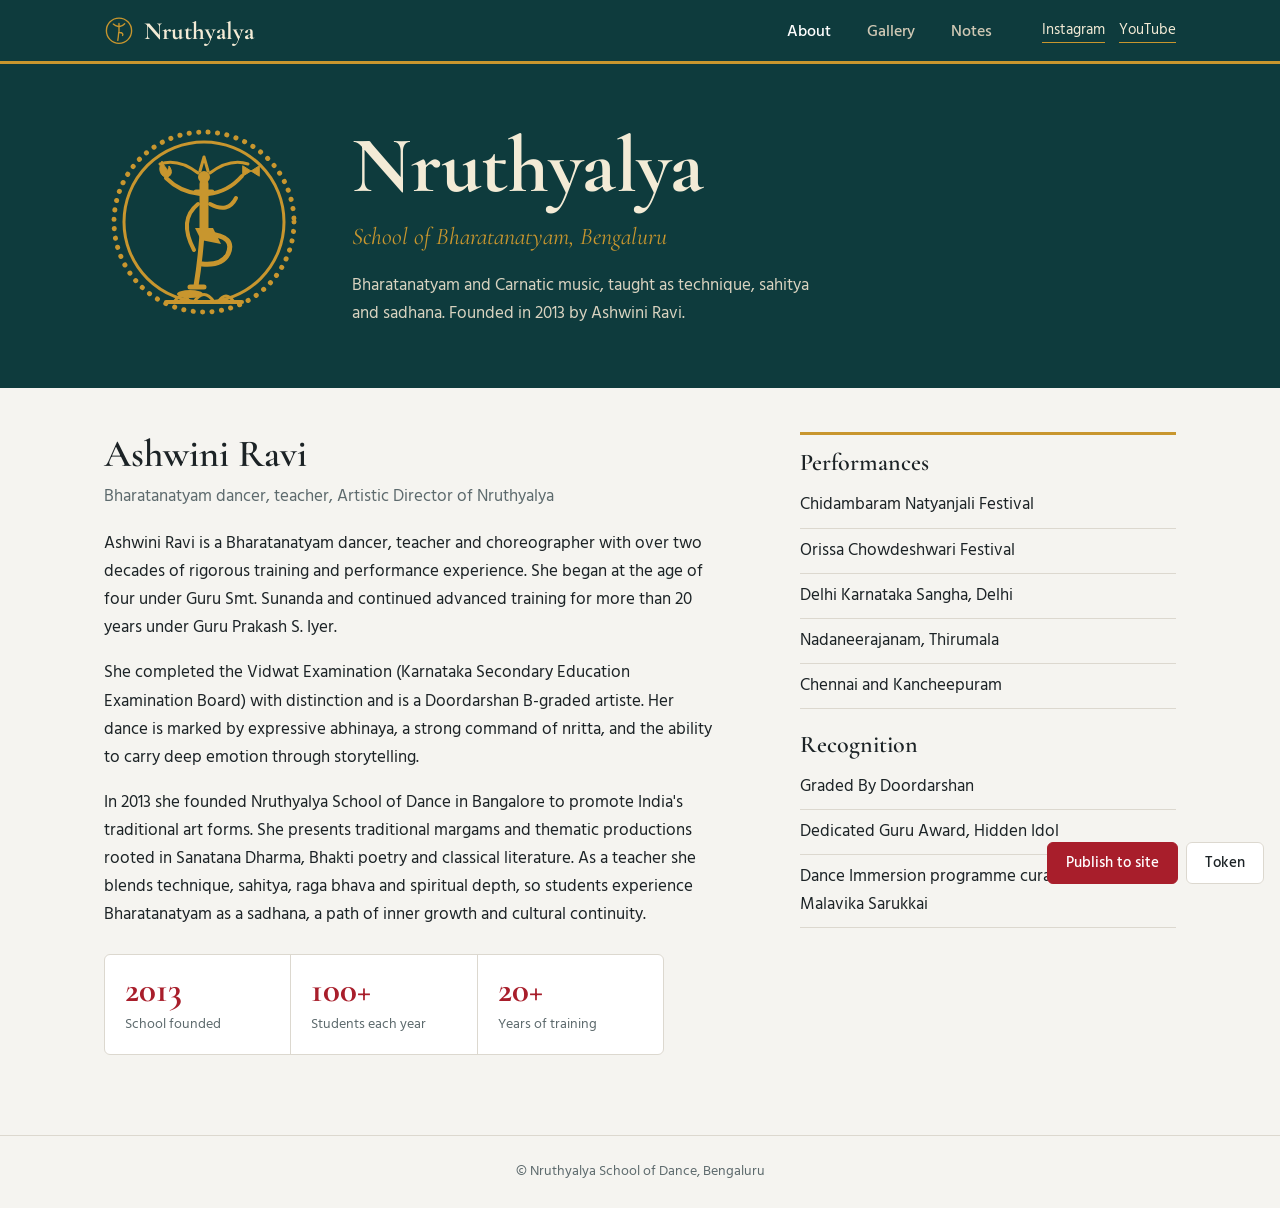
==== commit 81501454: "Update index.html" ====
--- a/index.html
+++ b/index.html
@@ -98,18 +98,19 @@
 <div class="ws">
   <div class="side">
     <div class="hd">Notes</div>
-    <ul id="catList"></ul>
+    <div class="side-search">
+      <input id="noteSearch" type="search" placeholder="Search notes…" aria-label="Search notes by title">
+    </div>
+    <div id="tree"></div>
   </div>
   <div class="pane">
     <div class="crumb"><h3 id="ttl">All notes</h3><div class="acts" id="acts"></div></div>
     <form class="note" id="form" hidden>
       <div><label for="nt">Title</label><input id="nt" required maxlength="120"></div>
-      <div><label for="nc">Category</label>
-        <select id="nc">
-          <option value="Class notes">Class notes</option>
-          <option value="Choreography">Choreography</option>
-          <option value="Music and Sahithya">Music and Sahithya</option>
-        </select>
+      <div>
+        <label for="nf">Folder</label>
+        <input id="nf" list="folderList" placeholder="e.g. Choreography/Alaripu" required autocomplete="off">
+        <datalist id="folderList"></datalist>
       </div>
       <div><label for="nb">Note</label><textarea id="nb" rows="4"></textarea></div>
       <div><label for="nl">YouTube links, one per line</label><textarea id="nl" rows="3" placeholder="https://www.youtube.com/watch?v=..."></textarea></div>
@@ -138,13 +139,18 @@
   ['about','gallery','notes'].forEach(function(id){$('#'+id).hidden=(id!==b.dataset.t)});
 })});
 
-// ── State (no localStorage — everything comes from notes.json) ──────────────
-var CATS=['All notes','Class notes','Choreography','Music and Sahithya'];
-var selCat='All notes'; // current sidebar selection
-var notes=[];           // all notes loaded from content/notes.json
-var photos=[];          // gallery photos loaded from content/notes.json
-var pendingImgs=[];     // data-URL previews for note being composed
-var editingId=null;     // id of note being edited (null = new)
+// ── State ───────────────────────────────────────────────────────────────────
+// Notes use a slash-delimited folder path, e.g. "Choreography/Alaripu".
+// TOP_CATS are the fixed root folders; sub-folders under them are free-form.
+var TOP_CATS=['Class notes','Choreography','Music and Sahithya'];
+var selPath=null;    // currently selected folder path (null = All notes)
+var selNoteId=null;  // when a leaf note is clicked, show only that note
+var searchQ='';      // current search string (lowercase)
+var openPaths={};    // which folder paths are expanded in the tree
+var notes=[];        // all notes loaded from content/notes.json
+var photos=[];       // gallery photos loaded from content/notes.json
+var pendingImgs=[];  // data-URL previews for note being composed
+var editingId=null;  // id of note being edited (null = new)
 
 // ── Gallery ─────────────────────────────────────────────────────────────────
 function drawGallery(){
@@ -175,57 +181,239 @@
     out.forEach(function(s){if(s)photos.unshift({src:s,cap:'',_new:true})});
     drawGallery();e.target.value=''})});
 
-// ── Notes sidebar ────────────────────────────────────────────────────────────
-function countCat(cat){
-  if(cat==='All notes')return notes.length;
-  return notes.filter(function(n){return n.category===cat}).length}
-
-function drawSidebar(){
-  var html=CATS.map(function(cat){
-    return '<li><button class="'+(selCat===cat?'on':'')+'" data-cat="'+esc(cat)+'"><span>'+esc(cat)+'</span><span class="ct">'+countCat(cat)+'</span></button></li>'
+// ── Folder-tree helpers ──────────────────────────────────────────────────────
+
+// Return all unique folder paths present in notes (e.g. ["Choreography","Choreography/Alaripu"])
+function allFolderPaths(){
+  var set={};
+  // Always include top-level categories
+  TOP_CATS.forEach(function(c){set[c]=1});
+  notes.forEach(function(n){
+    var parts=(n.folder||'').split('/');
+    var acc='';
+    parts.forEach(function(p,i){
+      p=p.trim();if(!p)return;
+      acc=i===0?p:acc+'/'+p;
+      set[acc]=1;
+    });
+  });
+  return Object.keys(set).sort();
+}
+
+// Return immediate children folder names under a given parent path
+function childFolders(parentPath){
+  var paths=allFolderPaths();
+  var result=[];
+  paths.forEach(function(p){
+    if(parentPath===null){
+      // top-level: no slash
+      if(p.indexOf('/')<0)result.push(p);
+    }else{
+      // direct children: parentPath + '/' + one-segment
+      var prefix=parentPath+'/';
+      if(p.indexOf(prefix)===0){
+        var rest=p.slice(prefix.length);
+        if(rest&&rest.indexOf('/')<0)result.push(rest);
+      }
+    }
+  });
+  return result;
+}
+
+// Notes directly in a folder (exact match, not subtree)
+function notesInFolder(folderPath){
+  return notes.filter(function(n){
+    return (n.folder||'').toLowerCase()===(folderPath||'').toLowerCase();
+  });
+}
+
+// Notes in folder or any sub-folder (for counts)
+function notesInSubtree(folderPath){
+  var lc=(folderPath||'').toLowerCase();
+  return notes.filter(function(n){
+    var f=(n.folder||'').toLowerCase();
+    return f===lc||f.indexOf(lc+'/')===0;
+  });
+}
+
+// Breadcrumb label for a path
+function pathLabel(p){return p||'All notes'}
+
+// ── Search helpers ────────────────────────────────────────────────────────────
+function matchesSearch(n){
+  return !searchQ||n.title.toLowerCase().indexOf(searchQ)>-1;
+}
+
+// ── Sidebar tree rendering ───────────────────────────────────────────────────
+function renderFolder(folderPath,depth){
+  var name=folderPath?folderPath.split('/').pop():folderPath;
+  var children=childFolders(folderPath);
+  var directNotes=notesInFolder(folderPath);
+  var subtreeCount=notesInSubtree(folderPath).filter(matchesSearch).length;
+  var isOpen=!!openPaths[folderPath];
+  var isSelFolder=selPath===folderPath&&!selNoteId;
+  var indent=depth*14;
+
+  var html='<li>'
+    +'<div class="tree-row'+(isSelFolder?' on':'')+'" style="padding-left:'+(8+indent)+'px">'
+    +(children.length||directNotes.length
+      ?'<button class="tree-tog" data-tog="'+esc(folderPath||'')+'" aria-label="Toggle">'+(isOpen?'▾':'▸')+'</button>'
+      :'<span class="tree-tog-ph"></span>')
+    +'<button class="tree-label" data-fp="'+esc(folderPath||'')+'">'+esc(name)
+    +(subtreeCount?'<span class="ct"> '+subtreeCount+'</span>':'')
+    +'</button>'
+    +'</div>';
+
+  if(isOpen){
+    html+='<ul>';
+    // Sub-folders first
+    children.forEach(function(c){
+      html+=renderFolder(folderPath?folderPath+'/'+c:c,depth+1);
+    });
+    // Note leaves
+    directNotes.filter(matchesSearch).forEach(function(n){
+      var isSelNote=selNoteId===n.id;
+      html+='<li><div class="tree-row tree-note'+(isSelNote?' on':'')+'" style="padding-left:'+(8+indent+14+16)+'px">'
+        +'<button class="tree-note-btn" data-nid="'+n.id+'">'+esc(n.title)+'</button>'
+        +'</div></li>';
+    });
+    html+='</ul>';
+  }
+  html+='</li>';
+  return html;
+}
+
+function drawTree(){
+  // Search mode: flat list of matches
+  if(searchQ){
+    var matched=notes.filter(matchesSearch);
+    if(!matched.length){
+      $('#tree').innerHTML='<ul><li><span class="side-no-results">No notes match</span></li></ul>';
+      return;
+    }
+    $('#tree').innerHTML='<ul>'+matched.map(function(n){
+      var isSel=selNoteId===n.id;
+      return '<li><div class="tree-row tree-note'+(isSel?' on':'')+'">'
+        +'<button class="tree-note-btn" data-nid="'+n.id+'">'+esc(n.title)
+        +'<span class="ct"> '+esc(n.folder||'')+'</span></button>'
+        +'</div></li>';
+    }).join('')+'</ul>';
+    return;
+  }
+
+  // Normal tree: "All notes" root + top-level folders
+  var allCount=notes.filter(matchesSearch).length;
+  var isAllSel=selPath===null&&!selNoteId;
+  var html='<ul>'
+    +'<li><div class="tree-row'+(isAllSel?' on':'')+'" style="padding-left:8px">'
+    +'<span class="tree-tog-ph"></span>'
+    +'<button class="tree-label" data-fp="">All notes<span class="ct"> '+allCount+'</span></button>'
+    +'</div></li>';
+  TOP_CATS.forEach(function(cat){
+    // Only show top-level cats that have content or are always shown
+    html+=renderFolder(cat,0);
+  });
+  // Any extra top-level folder not in TOP_CATS (user-created)
+  childFolders(null).filter(function(f){return TOP_CATS.indexOf(f)<0}).forEach(function(f){
+    html+=renderFolder(f,0);
+  });
+  html+='</ul>';
+  $('#tree').innerHTML=html;
+
+  // Populate datalist for folder input in form
+  $('#folderList').innerHTML=allFolderPaths().map(function(p){
+    return '<option value="'+esc(p)+'">';
   }).join('');
-  $('#catList').innerHTML=html;
-}
-
-$('#catList').addEventListener('click',function(e){
-  var b=e.target.closest('button[data-cat]');
-  if(!b)return;
-  selCat=b.dataset.cat;
-  $('#form').hidden=true;
-  editingId=null;
-  pendingImgs=[];
+}
+
+$('#tree').addEventListener('click',function(e){
+  var tog=e.target.closest('[data-tog]');
+  if(tog){
+    var fp=tog.dataset.tog;
+    openPaths[fp]=!openPaths[fp];
+    drawTree();
+    return;
+  }
+  var lbl=e.target.closest('[data-fp]');
+  if(lbl){
+    var fp=lbl.dataset.fp;
+    selPath=fp===''?null:fp;
+    selNoteId=null;
+    if(fp)openPaths[fp]=true;
+    $('#form').hidden=true;editingId=null;pendingImgs=[];
+    draw();
+    return;
+  }
+  var nb=e.target.closest('[data-nid]');
+  if(nb){
+    selNoteId=nb.dataset.nid;
+    var n=notes.find(function(x){return x.id===selNoteId});
+    if(n){selPath=n.folder||null;openPaths[selPath]=true;}
+    $('#form').hidden=true;editingId=null;pendingImgs=[];
+    draw();
+    return;
+  }
+});
+
+$('#noteSearch').addEventListener('input',function(){
+  searchQ=$('#noteSearch').value.trim().toLowerCase();
+  if(!searchQ){selNoteId=null;}
   draw();
 });
 
 // ── Notes pane ───────────────────────────────────────────────────────────────
 function drawPane(){
-  $('#ttl').textContent=selCat;
+  // Title
+  if(selNoteId){
+    var sn=notes.find(function(n){return n.id===selNoteId});
+    $('#ttl').textContent=sn?sn.title:'Note';
+  }else if(searchQ){
+    $('#ttl').textContent='Search: "'+$('#noteSearch').value.trim()+'"';
+  }else{
+    $('#ttl').textContent=selPath||'All notes';
+  }
+
   $('#acts').innerHTML='<button class="btn red" id="newNote">New note</button>';
   $('#newNote').addEventListener('click',function(){openForm(null)});
 
-  var list=selCat==='All notes'?notes:notes.filter(function(n){return n.category===selCat});
+  // Build note list
+  var list;
+  if(selNoteId){
+    list=notes.filter(function(n){return n.id===selNoteId});
+  }else if(searchQ){
+    list=notes.filter(matchesSearch);
+  }else if(selPath===null){
+    list=notes.slice(); // all notes
+  }else{
+    list=notesInSubtree(selPath).filter(matchesSearch);
+  }
+
   if(!list.length){
-    $('#list').innerHTML='<div class="empty">No notes in this category yet. Choose New note to add one.</div>';
+    var msg=searchQ?'No notes match "'+esc($('#noteSearch').value.trim())+'".':'No notes in this folder yet. Choose New note to add one.';
+    $('#list').innerHTML='<div class="empty">'+msg+'</div>';
     return;
   }
+
   $('#list').innerHTML=list.map(function(n){
     var links=(n.links||[]).map(function(u){return '<a href="'+esc(u)+'" target="_blank" rel="noopener">▶ '+esc(u.replace(/^https?:\/\/(www\.)?/,''))+'</a>'}).join('');
     var imgs=(n.images||[]).length?'<div class="imgs">'+n.images.map(function(s,i){return '<button type="button" class="ib" data-z="'+n.id+':'+i+'" aria-label="Enlarge image '+(i+1)+'"><img loading="lazy" src="'+IS(s)+'" alt="Note image '+(i+1)+'"></button>'}).join('')+'</div>':'';
-    return '<article class="nc"><h4>'+esc(n.title)+'<span class="tag">'+esc(n.category||'')+'</span></h4>'
+    return '<article class="nc">'
+      +'<h4>'+esc(n.title)+'<span class="tag">'+esc(n.folder||'')+'</span></h4>'
       +(n.body?'<p>'+esc(n.body)+'</p>':'')
-      +imgs+(links?'<div class="links">'+links+'</div>':'')
+      +imgs
+      +(links?'<div class="links">'+links+'</div>':'')
       +'<div style="margin-top:6px"><span class="small">'+esc(n.date||'')+'</span> &nbsp; '
       +'<button class="linkbtn" data-e="'+n.id+'">Edit</button>'
       +'<button class="linkbtn" data-d="'+n.id+'">Delete</button>'
-      +'</div></article>'
+      +'</div></article>';
   }).join('');
 }
 
 function draw(){
-  // Keep window refs current so sync.js always sees the latest arrays
   window._nrNotes=notes;
   window._nrPhotos=photos;
-  drawSidebar();drawPane();
+  drawTree();
+  drawPane();
 }
 
 // ── Note form ────────────────────────────────────────────────────────────────
@@ -236,7 +424,9 @@
   $('#nt').value=n?n.title:'';
   $('#nb').value=n?n.body:'';
   $('#nl').value=n?(n.links||[]).join('\n'):'';
-  $('#nc').value=n?(n.category||'Class notes'):(selCat==='All notes'?'Class notes':selCat);
+  // Pre-fill folder: use note's folder, or current selection, or first top-level
+  var defaultFolder=selPath||TOP_CATS[0];
+  $('#nf').value=n?(n.folder||defaultFolder):defaultFolder;
   $('#form').hidden=false;
   $('#nt').focus();
 }
@@ -254,18 +444,28 @@
 
 $('#form').addEventListener('submit',function(e){
   e.preventDefault();
+  var folder=$('#nf').value.trim()||TOP_CATS[0];
   var links=$('#nl').value.split('\n').map(function(s){return s.trim()}).filter(Boolean).map(function(s){return /^https?:\/\//i.test(s)?s:'https://'+s});
   var today=new Date().toLocaleDateString('en-IN',{day:'numeric',month:'short',year:'numeric'});
   if(editingId){
     notes=notes.map(function(n){
       if(n.id!==editingId)return n;
-      return Object.assign({},n,{title:$('#nt').value.trim(),category:$('#nc').value,body:$('#nb').value.trim(),links:links,images:pendingImgs.slice()});
+      return Object.assign({},n,{title:$('#nt').value.trim(),folder:folder,body:$('#nb').value.trim(),links:links,images:pendingImgs.slice()});
     });
   }else{
-    var nn={id:'n'+Date.now(),title:$('#nt').value.trim(),category:$('#nc').value,body:$('#nb').value.trim(),links:links,images:pendingImgs.slice(),date:today};
+    var nn={id:'n'+Date.now(),title:$('#nt').value.trim(),folder:folder,body:$('#nb').value.trim(),links:links,images:pendingImgs.slice(),date:today};
     notes.unshift(nn);
   }
-  selCat=$('#nc').value;
+  // Navigate to the saved note's folder, expand it
+  selPath=folder;
+  openPaths[folder]=true;
+  // Also open all parent paths
+  folder.split('/').reduce(function(acc,seg,i){
+    var p=i===0?seg:acc+'/'+seg;
+    openPaths[p]=true;
+    return p;
+  },'');
+  selNoteId=null;
   $('#form').hidden=true;editingId=null;pendingImgs=[];
   draw();
 });
@@ -293,12 +493,16 @@
     photos=(d.gallery||[]).map(function(g){
       return typeof g==='string'?{src:g,cap:''}:{src:g.file||g.src||'',cap:g.caption||g.cap||''};
     });
-    // Notes: support both old folder-based schema and new category schema
+    // Notes: use folder path directly (supports nesting like "Choreography/Alaripu")
     notes=(d.notes||[]).map(function(n,i){
-      var cat=n.category||n.folder||'Class notes';
-      // Flatten legacy folder paths like "Class notes/Adavus" → "Class notes"
-      if(cat.indexOf('/')>-1)cat=cat.split('/')[0].trim();
-      return {id:n.id||('r'+i),title:n.title||'Untitled',category:cat,body:n.body||'',links:n.links||[],images:n.images||[],date:n.date||''};
+      // Support legacy "category" field as a top-level folder
+      var folder=n.folder||n.category||TOP_CATS[0];
+      return {id:n.id||('r'+i),title:n.title||'Untitled',folder:folder,body:n.body||'',links:n.links||[],images:n.images||[],date:n.date||''};
+    });
+    // Open top-level cats that have content by default
+    TOP_CATS.forEach(function(c){
+      if(notes.some(function(n){return n.folder===c||n.folder.indexOf(c+'/')===0}))
+        openPaths[c]=true;
     });
     draw();
     drawGallery();
--- a/style.css
+++ b/style.css
@@ -0,0 +1,657 @@
+/* ============================================================
+   Nruthyalya — stylesheet
+   ============================================================ */
+
+/* ── Design tokens ─────────────────────────────────────────── */
+:root {
+  --bg:       #F5F4F0;
+  --surface:  #fff;
+  --ink:      #1c2326;
+  --muted:    #5d6a6d;
+  --line:     #dcd8cf;
+  --teal:     #0E3B3D;
+  --teal-ink: #F3EBD6;
+  --red:      #A81E2B;
+  --gold:     #C8962E;
+  --chip:     #ece8dd;
+
+  box-sizing: border-box;
+  padding-top:    env(safe-area-inset-top, 0px);
+  padding-bottom: env(safe-area-inset-bottom, 0px);
+}
+
+/* Dark mode — auto */
+@media (prefers-color-scheme: dark) {
+  :root:not([data-theme="light"]) {
+    --bg:       #0d1517;
+    --surface:  #152123;
+    --ink:      #ece7da;
+    --muted:    #98a6a8;
+    --line:     #27393b;
+    --teal:     #081f21;
+    --red:      #e0525d;
+    --gold:     #dcab4a;
+    --chip:     #1d2f31;
+  }
+}
+
+/* Dark mode — forced */
+:root[data-theme="dark"] {
+  --bg:       #0d1517;
+  --surface:  #152123;
+  --ink:      #ece7da;
+  --muted:    #98a6a8;
+  --line:     #27393b;
+  --teal:     #081f21;
+  --red:      #e0525d;
+  --gold:     #dcab4a;
+  --chip:     #1d2f31;
+}
+
+
+/* ── Reset & base ───────────────────────────────────────────── */
+html {
+  scroll-padding-top: env(safe-area-inset-top, 0px);
+  height: 100%;
+}
+
+* { box-sizing: border-box; }
+
+body {
+  margin: 0;
+  background: var(--bg);
+  color: var(--ink);
+  font: 400 17px/1.65 Hind, system-ui, sans-serif;
+}
+
+h1, h2, h3 {
+  font-family: "Cormorant Garamond", Georgia, serif;
+  font-weight: 600;
+  line-height: 1.15;
+  margin: 0;
+}
+
+a { color: var(--red); }
+
+:focus-visible {
+  outline: 3px solid var(--gold);
+  outline-offset: 2px;
+}
+
+
+/* ── Layout helpers ─────────────────────────────────────────── */
+.wrap {
+  max-width: 1120px;
+  margin: 0 auto;
+  padding: 0 24px;
+}
+
+main { padding: 44px 0 80px; }
+
+section[hidden] { display: none; }
+
+h2 {
+  font-size: 2.4rem;
+  margin-bottom: .4rem;
+}
+
+.small {
+  font-size: .9rem;
+  color: var(--muted);
+}
+
+.lead {
+  color: var(--muted);
+  margin: 0 0 1.2rem;
+}
+
+.bar {
+  display: flex;
+  gap: 10px;
+  flex-wrap: wrap;
+  align-items: center;
+  margin: 14px 0 20px;
+}
+
+.empty {
+  color: var(--muted);
+  border: 1.5px dashed var(--line);
+  border-radius: 6px;
+  padding: 28px;
+  text-align: center;
+}
+
+
+/* ── Header & navigation ────────────────────────────────────── */
+header.top {
+  position: sticky;
+  top: env(safe-area-inset-top, 0px);
+  z-index: 5;
+  background: var(--teal);
+  color: var(--teal-ink);
+  border-bottom: 3px solid var(--gold);
+}
+
+header.top .wrap {
+  display: flex;
+  align-items: center;
+  gap: 20px;
+  min-height: 60px;
+  flex-wrap: wrap;
+}
+
+.brand {
+  display: flex;
+  align-items: center;
+  gap: 10px;
+  font: 700 1.55rem "Cormorant Garamond", serif;
+  color: var(--teal-ink);
+  margin-right: auto;
+}
+
+.brand svg {
+  width: 30px;
+  height: 30px;
+  color: var(--gold);
+}
+
+nav { display: flex; gap: 4px; }
+
+nav button {
+  border: 0;
+  background: none;
+  font: 500 1rem Hind, sans-serif;
+  color: #cfc8b4;
+  padding: 19px 16px 16px;
+  border-bottom: 3px solid transparent;
+  margin-bottom: -3px;
+  cursor: pointer;
+}
+
+nav button[aria-selected="true"] {
+  color: #fff;
+  border-bottom-color: var(--gold);
+}
+
+nav button:hover { color: #fff; }
+
+.soc a {
+  color: var(--teal-ink);
+  font-size: .95rem;
+  margin-left: 14px;
+  text-decoration: none;
+  border-bottom: 1px solid var(--gold);
+}
+
+
+/* ── Hero banner ────────────────────────────────────────────── */
+.hero {
+  background: var(--teal);
+  color: var(--teal-ink);
+  padding: 56px 0 60px;
+}
+
+.head {
+  display: flex;
+  align-items: center;
+  gap: 48px;
+}
+
+.logo {
+  width: clamp(130px, 20vw, 200px);
+  flex: none;
+  color: var(--gold);
+}
+
+@media (max-width: 640px) {
+  .head {
+    flex-direction: column;
+    align-items: flex-start;
+    gap: 20px;
+  }
+}
+
+.hero h1 {
+  font-size: clamp(3rem, 9vw, 5rem);
+  font-weight: 700;
+}
+
+.hero .sub {
+  font-family: "Cormorant Garamond", serif;
+  font-style: italic;
+  font-size: 1.5rem;
+  color: var(--gold);
+  margin: .3rem 0 1rem;
+}
+
+.hero p {
+  max-width: 54ch;
+  margin: 0;
+  color: #d9d3c0;
+}
+
+
+/* ── About section ──────────────────────────────────────────── */
+.cols {
+  display: grid;
+  grid-template-columns: 1.7fr 1fr;
+  gap: 56px;
+}
+
+@media (max-width: 800px) {
+  .cols {
+    grid-template-columns: 1fr;
+    gap: 28px;
+  }
+}
+
+.cols p { max-width: 68ch; }
+
+.facts {
+  border-top: 3px solid var(--gold);
+  padding-top: 14px;
+  align-self: start;
+}
+
+.facts h3 {
+  font-size: 1.5rem;
+  margin-bottom: .4rem;
+}
+
+.facts ul {
+  margin: 0 0 1.4rem;
+  padding: 0;
+  list-style: none;
+}
+
+.facts li {
+  padding: 8px 0;
+  border-bottom: 1px solid var(--line);
+}
+
+.stats {
+  display: flex;
+  gap: 0;
+  margin: 1.6rem 0 0;
+  border: 1px solid var(--line);
+  border-radius: 6px;
+  background: var(--surface);
+  max-width: 560px;
+}
+
+.stats div {
+  flex: 1;
+  padding: 16px 20px;
+  border-right: 1px solid var(--line);
+}
+
+.stats div:last-child { border: 0; }
+
+.stats b {
+  display: block;
+  font: 700 2.2rem "Cormorant Garamond", serif;
+  color: var(--red);
+  line-height: 1.1;
+}
+
+.stats span {
+  color: var(--muted);
+  font-size: .9rem;
+}
+
+
+/* ── Buttons & form controls ────────────────────────────────── */
+.btn {
+  display: inline-block;
+  padding: 8px 18px;
+  border-radius: 6px;
+  border: 1px solid var(--line);
+  color: var(--ink);
+  background: var(--surface);
+  cursor: pointer;
+  font: 500 .95rem Hind, sans-serif;
+  text-decoration: none;
+}
+
+.btn.red {
+  background: var(--red);
+  border-color: var(--red);
+  color: #fff;
+}
+
+.btn:hover { filter: brightness(1.08); }
+
+input, textarea, select {
+  font: inherit;
+  color: var(--ink);
+  background: var(--bg);
+  border: 1px solid var(--line);
+  border-radius: 6px;
+  padding: 9px 12px;
+  width: 100%;
+}
+
+label {
+  font-size: .9rem;
+  color: var(--muted);
+  display: block;
+  margin-bottom: 2px;
+}
+
+
+/* ── Gallery grid ───────────────────────────────────────────── */
+.grid {
+  display: grid;
+  grid-template-columns: repeat(auto-fill, minmax(220px, 1fr));
+  gap: 16px;
+}
+
+figure {
+  margin: 0;
+  background: var(--surface);
+  border: 1px solid var(--line);
+  border-radius: 6px;
+  overflow: hidden;
+  position: relative;
+}
+
+figure img {
+  display: block;
+  width: 100%;
+  aspect-ratio: 4/5;
+  object-fit: cover;
+}
+
+figcaption { padding: 6px 8px; }
+
+figure .x {
+  position: absolute;
+  top: 8px;
+  right: 8px;
+  background: rgba(0, 0, 0, .65);
+  color: #fff;
+  border: 0;
+  border-radius: 50%;
+  width: 30px;
+  height: 30px;
+  cursor: pointer;
+}
+
+
+/* ── Notes workspace ────────────────────────────────────────── */
+.ws {
+  display: grid;
+  grid-template-columns: 230px 1fr;
+  border: 1px solid var(--line);
+  border-radius: 8px;
+  background: var(--surface);
+  min-height: 560px;
+  overflow: hidden;
+  margin-top: 18px;
+}
+
+@media (max-width: 800px) {
+  .ws {
+    grid-template-columns: 1fr;
+  }
+
+  .side {
+    border-right: 0 !important;
+    border-bottom: 1px solid var(--line);
+    max-height: 220px;
+  }
+}
+
+/* Sidebar */
+.side {
+  border-right: 1px solid var(--line);
+  background: var(--chip);
+  display: flex;
+  flex-direction: column;
+}
+
+.side .hd {
+  padding: 14px 16px 10px;
+  border-bottom: 1px solid var(--line);
+  font: 600 1.1rem "Cormorant Garamond", serif;
+  position: sticky;
+  top: 0;
+  background: var(--chip);
+}
+
+.side ul {
+  list-style: none;
+  margin: 0;
+  padding: 6px 0;
+  flex: 1;
+  overflow-y: auto;
+}
+
+.side li button {
+  display: flex;
+  justify-content: space-between;
+  align-items: center;
+  width: 100%;
+  border: 0;
+  background: none;
+  font: 500 .97rem Hind, sans-serif;
+  color: var(--ink);
+  padding: 9px 16px;
+  cursor: pointer;
+  border-left: 3px solid transparent;
+  text-align: left;
+  gap: 8px;
+}
+
+.side li button:hover { background: var(--surface); }
+
+.side li button.on {
+  background: var(--surface);
+  border-left-color: var(--red);
+  font-weight: 600;
+}
+
+.side li button .ct {
+  font-size: .8rem;
+  color: var(--muted);
+  flex-shrink: 0;
+}
+
+/* Notes pane */
+.pane {
+  padding: 22px 26px;
+  overflow-y: auto;
+}
+
+.crumb {
+  display: flex;
+  justify-content: space-between;
+  align-items: flex-start;
+  gap: 12px;
+  flex-wrap: wrap;
+  margin-bottom: 16px;
+  padding-bottom: 14px;
+  border-bottom: 1px solid var(--line);
+}
+
+.crumb h3 { font-size: 1.9rem; }
+
+.acts {
+  display: flex;
+  gap: 8px;
+  flex-wrap: wrap;
+}
+
+/* Note form */
+form.note {
+  border: 1px solid var(--line);
+  border-radius: 6px;
+  padding: 16px;
+  display: grid;
+  gap: 10px;
+  margin-bottom: 20px;
+  background: var(--bg);
+}
+
+form.note[hidden] { display: none; }
+
+/* Note cards */
+.nc {
+  padding: 14px 0;
+  border-bottom: 1px solid var(--line);
+}
+
+.nc:last-child { border: 0; }
+
+.nc h4 {
+  font: 600 1.45rem "Cormorant Garamond", serif;
+  margin: 0;
+}
+
+.nc p {
+  white-space: pre-wrap;
+  margin: .4rem 0;
+}
+
+.tag {
+  font: 400 .8rem Hind, sans-serif;
+  background: var(--chip);
+  border-radius: 999px;
+  padding: 1px 10px;
+  margin-left: 8px;
+  vertical-align: middle;
+}
+
+.links a {
+  display: block;
+  margin: .15rem 0;
+  word-break: break-all;
+  font-size: .95rem;
+}
+
+.linkbtn {
+  background: none;
+  border: 0;
+  color: var(--red);
+  cursor: pointer;
+  font: inherit;
+  font-size: .9rem;
+  padding: 0;
+  margin-right: 14px;
+}
+
+/* Note image grid */
+.imgs {
+  display: grid;
+  grid-template-columns: repeat(auto-fill, minmax(240px, 1fr));
+  gap: 12px;
+  margin: .6rem 0;
+}
+
+.ib {
+  padding: 0;
+  border: 1px solid var(--line);
+  border-radius: 6px;
+  background: var(--bg);
+  cursor: zoom-in;
+  overflow: hidden;
+}
+
+.ib img {
+  display: block;
+  width: 100%;
+  max-height: 340px;
+  object-fit: contain;
+}
+
+/* Image attach previews */
+.pv {
+  display: flex;
+  gap: 10px;
+  flex-wrap: wrap;
+}
+
+.pv span { position: relative; }
+
+.pv img {
+  height: 84px;
+  border: 1px solid var(--line);
+  border-radius: 6px;
+  display: block;
+}
+
+.pv button {
+  position: absolute;
+  top: -6px;
+  right: -6px;
+  width: 22px;
+  height: 22px;
+  border-radius: 50%;
+  border: 0;
+  background: var(--red);
+  color: #fff;
+  cursor: pointer;
+  line-height: 1;
+}
+
+
+/* ── Lightbox ───────────────────────────────────────────────── */
+#lb {
+  position: fixed;
+  inset: 0;
+  z-index: 20;
+  background: rgba(0, 0, 0, .88);
+  overflow: auto;
+  display: flex;
+  padding: 24px;
+}
+
+#lb[hidden] { display: none; }
+
+#lb img {
+  margin: auto;
+  max-width: 100%;
+  max-height: 100%;
+  cursor: zoom-in;
+}
+
+#lb.full img {
+  max-width: none;
+  max-height: none;
+  cursor: zoom-out;
+}
+
+#lb .c {
+  position: fixed;
+  top: calc(12px + env(safe-area-inset-top, 0px));
+  right: 16px;
+  background: #fff;
+  color: #000;
+  border: 0;
+  border-radius: 6px;
+  padding: 6px 14px;
+  cursor: pointer;
+  font: 500 .95rem Hind, sans-serif;
+}
+
+
+/* ── Footer ─────────────────────────────────────────────────── */
+footer {
+  text-align: center;
+  color: var(--muted);
+  padding: 24px;
+  font-size: .9rem;
+  border-top: 1px solid var(--line);
+}
+
+
+/* ── Status messages ────────────────────────────────────────── */
+.status {
+  font-size: .85rem;
+  color: var(--muted);
+  margin-top: 6px;
+  min-height: 1.2em;
+}
+
+.status.err { color: var(--red); }
+.status.ok  { color: #2a7a2a; }
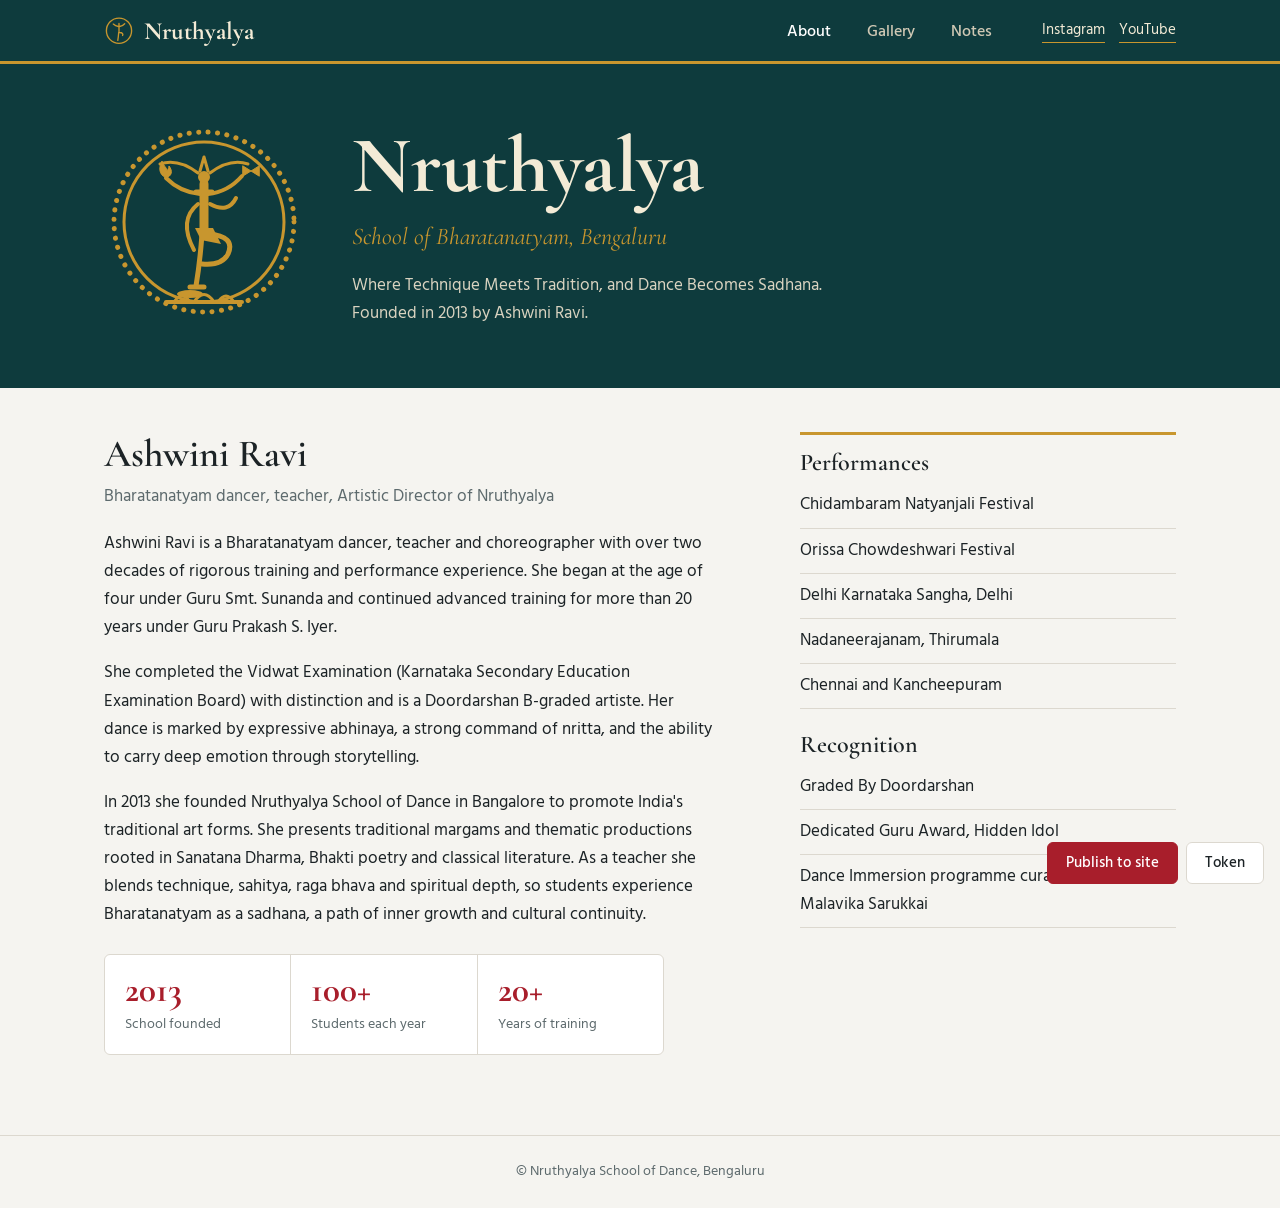
==== commit 82c68e8c: "Update index.html" ====
--- a/index.html
+++ b/index.html
@@ -44,7 +44,7 @@
 <div>
 <h1>Nruthyalya</h1>
 <div class="sub">School of Bharatanatyam, Bengaluru</div>
-<p>Bharatanatyam and Carnatic music, taught as technique, sahitya and sadhana. Founded in 2013 by Ashwini Ravi.</p>
+<p>Where Technique Meets Tradition, and Dance Becomes Sadhana. Founded in 2013 by Ashwini Ravi.</p>
 </div></div></div>
 
 <main><div class="wrap">
--- a/style.css
+++ b/style.css
@@ -419,42 +419,129 @@
   background: var(--chip);
 }
 
-.side ul {
+/* Search box inside sidebar */
+.side-search {
+  padding: 8px 10px;
+  border-bottom: 1px solid var(--line);
+  background: var(--chip);
+}
+
+.side-search input {
+  width: 100%;
+  padding: 6px 10px;
+  font-size: .88rem;
+  border-radius: 6px;
+  border: 1px solid var(--line);
+  background: var(--surface);
+  color: var(--ink);
+}
+
+.side-search input:focus {
+  outline: 2px solid var(--gold);
+  outline-offset: 1px;
+}
+
+/* Tree scrollable area */
+#tree {
+  flex: 1;
+  overflow-y: auto;
+}
+
+#tree ul {
   list-style: none;
   margin: 0;
-  padding: 6px 0;
-  flex: 1;
-  overflow-y: auto;
-}
-
-.side li button {
-  display: flex;
-  justify-content: space-between;
+  padding: 4px 0;
+}
+
+#tree ul ul {
+  padding: 0;
+}
+
+/* Each row in the tree (folder or note) */
+.tree-row {
+  display: flex;
   align-items: center;
-  width: 100%;
+  gap: 0;
+  border-left: 3px solid transparent;
+  min-height: 32px;
+}
+
+.tree-row:hover { background: var(--surface); }
+
+.tree-row.on {
+  background: var(--surface);
+  border-left-color: var(--red);
+}
+
+/* Toggle arrow button (▸ / ▾) */
+.tree-tog {
+  flex: none;
+  width: 20px;
+  height: 28px;
   border: 0;
   background: none;
-  font: 500 .97rem Hind, sans-serif;
+  color: var(--muted);
+  font-size: .75rem;
+  cursor: pointer;
+  padding: 0;
+  line-height: 1;
+}
+
+/* Placeholder spacer when there is no toggle */
+.tree-tog-ph {
+  display: inline-block;
+  width: 20px;
+  flex: none;
+}
+
+/* Folder label button */
+.tree-label {
+  flex: 1;
+  border: 0;
+  background: none;
+  font: 500 .95rem Hind, sans-serif;
   color: var(--ink);
-  padding: 9px 16px;
-  cursor: pointer;
-  border-left: 3px solid transparent;
+  cursor: pointer;
   text-align: left;
-  gap: 8px;
-}
-
-.side li button:hover { background: var(--surface); }
-
-.side li button.on {
-  background: var(--surface);
-  border-left-color: var(--red);
-  font-weight: 600;
-}
-
-.side li button .ct {
-  font-size: .8rem;
-  color: var(--muted);
-  flex-shrink: 0;
+  padding: 5px 8px 5px 2px;
+  line-height: 1.3;
+}
+
+.tree-label .ct {
+  font-size: .78rem;
+  color: var(--muted);
+}
+
+/* Note leaf button */
+.tree-note-btn {
+  flex: 1;
+  border: 0;
+  background: none;
+  font: 400 .9rem Hind, sans-serif;
+  color: var(--muted);
+  cursor: pointer;
+  text-align: left;
+  padding: 4px 8px 4px 0;
+  line-height: 1.3;
+}
+
+.tree-row.tree-note.on .tree-note-btn {
+  color: var(--ink);
+  font-weight: 500;
+}
+
+.tree-note-btn .ct {
+  display: block;
+  font-size: .75rem;
+  color: var(--muted);
+}
+
+.side-no-results {
+  display: block;
+  padding: 10px 16px;
+  font-size: .88rem;
+  color: var(--muted);
+  font-style: italic;
 }
 
 /* Notes pane */
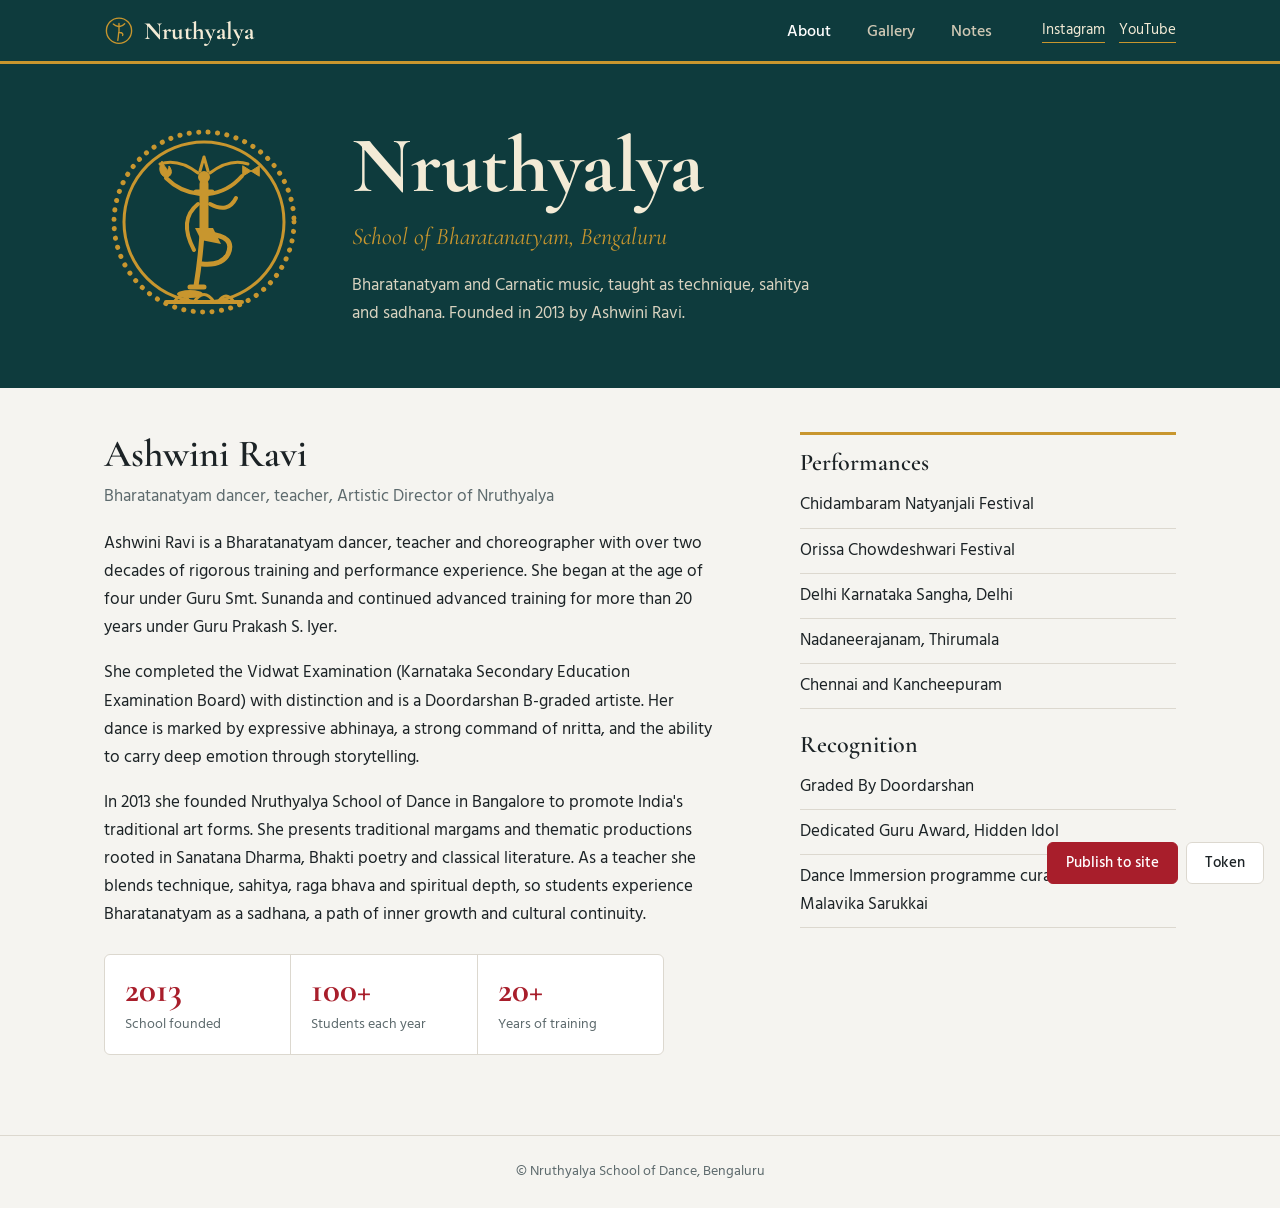
==== commit 9879c5b4: "Update index.html" ====
--- a/index.html
+++ b/index.html
@@ -44,7 +44,7 @@
 <div>
 <h1>Nruthyalya</h1>
 <div class="sub">School of Bharatanatyam, Bengaluru</div>
-<p>Where Technique Meets Tradition, and Dance Becomes Sadhana. Founded in 2013 by Ashwini Ravi.</p>
+<p>Bharatanatyam and Carnatic music, taught as technique, sahitya and sadhana. Founded in 2013 by Ashwini Ravi.</p>
 </div></div></div>
 
 <main><div class="wrap">
@@ -131,6 +131,10 @@
 var $=function(s){return document.querySelector(s)};
 function esc(s){return String(s).replace(/[&<>"']/g,function(c){return{'&':'&amp;','<':'&lt;','>':'&gt;','"':'&quot;',"'":'&#39;'}[c]})}
 function IS(s){return /^(data:|https?:|images\/)/.test(s)?s:'images/'+s}
+function ytEmbed(u){
+  var m=u.match(/(?:youtu\.be\/|youtube\.com\/(?:watch\?v=|embed\/|shorts\/))([A-Za-z0-9_-]{11})/);
+  return m?'https://www.youtube.com/embed/'+m[1]:null;
+}
 
 // ── Tab navigation ──────────────────────────────────────────────────────────
 var tabs=document.querySelectorAll('nav button');
@@ -395,7 +399,11 @@
   }
 
   $('#list').innerHTML=list.map(function(n){
-    var links=(n.links||[]).map(function(u){return '<a href="'+esc(u)+'" target="_blank" rel="noopener">▶ '+esc(u.replace(/^https?:\/\/(www\.)?/,''))+'</a>'}).join('');
+    var links=(n.links||[]).map(function(u){
+      var em=ytEmbed(u);
+      if(em){return '<div class="yt-wrap"><iframe src="'+esc(em)+'?rel=0" title="YouTube video" allowfullscreen loading="lazy" allow="accelerometer; autoplay; clipboard-write; encrypted-media; gyroscope; picture-in-picture"></iframe></div>';}
+      return '<a href="'+esc(u)+'" target="_blank" rel="noopener">▶ '+esc(u.replace(/^https?:\/\/(www\.)?/,''))+'</a>';
+    }).join('');
     var imgs=(n.images||[]).length?'<div class="imgs">'+n.images.map(function(s,i){return '<button type="button" class="ib" data-z="'+n.id+':'+i+'" aria-label="Enlarge image '+(i+1)+'"><img loading="lazy" src="'+IS(s)+'" alt="Note image '+(i+1)+'"></button>'}).join('')+'</div>':'';
     return '<article class="nc">'
       +'<h4>'+esc(n.title)+'<span class="tag">'+esc(n.folder||'')+'</span></h4>'
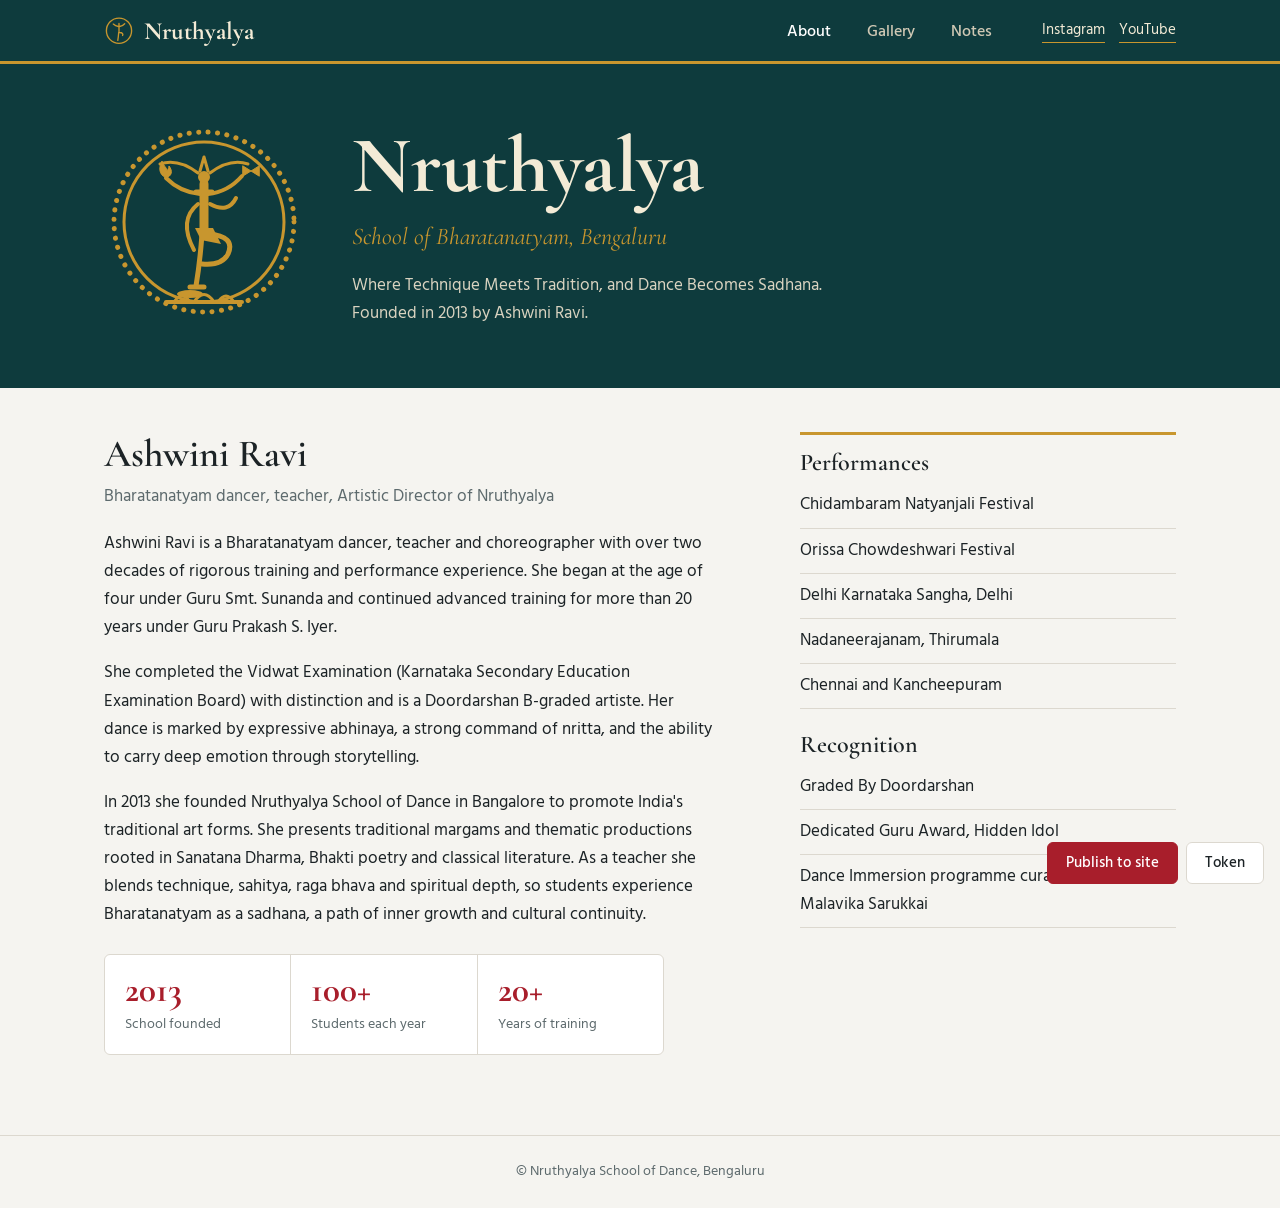
==== commit 25fe0a3e: "Update index.html" ====
--- a/index.html
+++ b/index.html
@@ -44,7 +44,7 @@
 <div>
 <h1>Nruthyalya</h1>
 <div class="sub">School of Bharatanatyam, Bengaluru</div>
-<p>Bharatanatyam and Carnatic music, taught as technique, sahitya and sadhana. Founded in 2013 by Ashwini Ravi.</p>
+<p>Where Technique Meets Tradition, and Dance Becomes Sadhana. Founded in 2013 by Ashwini Ravi.</p>
 </div></div></div>
 
 <main><div class="wrap">
--- a/style.css
+++ b/style.css
@@ -616,6 +616,25 @@
   font-size: .95rem;
 }
 
+/* YouTube embed */
+.yt-wrap {
+  position: relative;
+  width: 100%;
+  padding-bottom: 56.25%; /* 16:9 */
+  margin: .6rem 0;
+  border-radius: 8px;
+  overflow: hidden;
+  background: #000;
+}
+
+.yt-wrap iframe {
+  position: absolute;
+  inset: 0;
+  width: 100%;
+  height: 100%;
+  border: 0;
+}
+
 .linkbtn {
   background: none;
   border: 0;
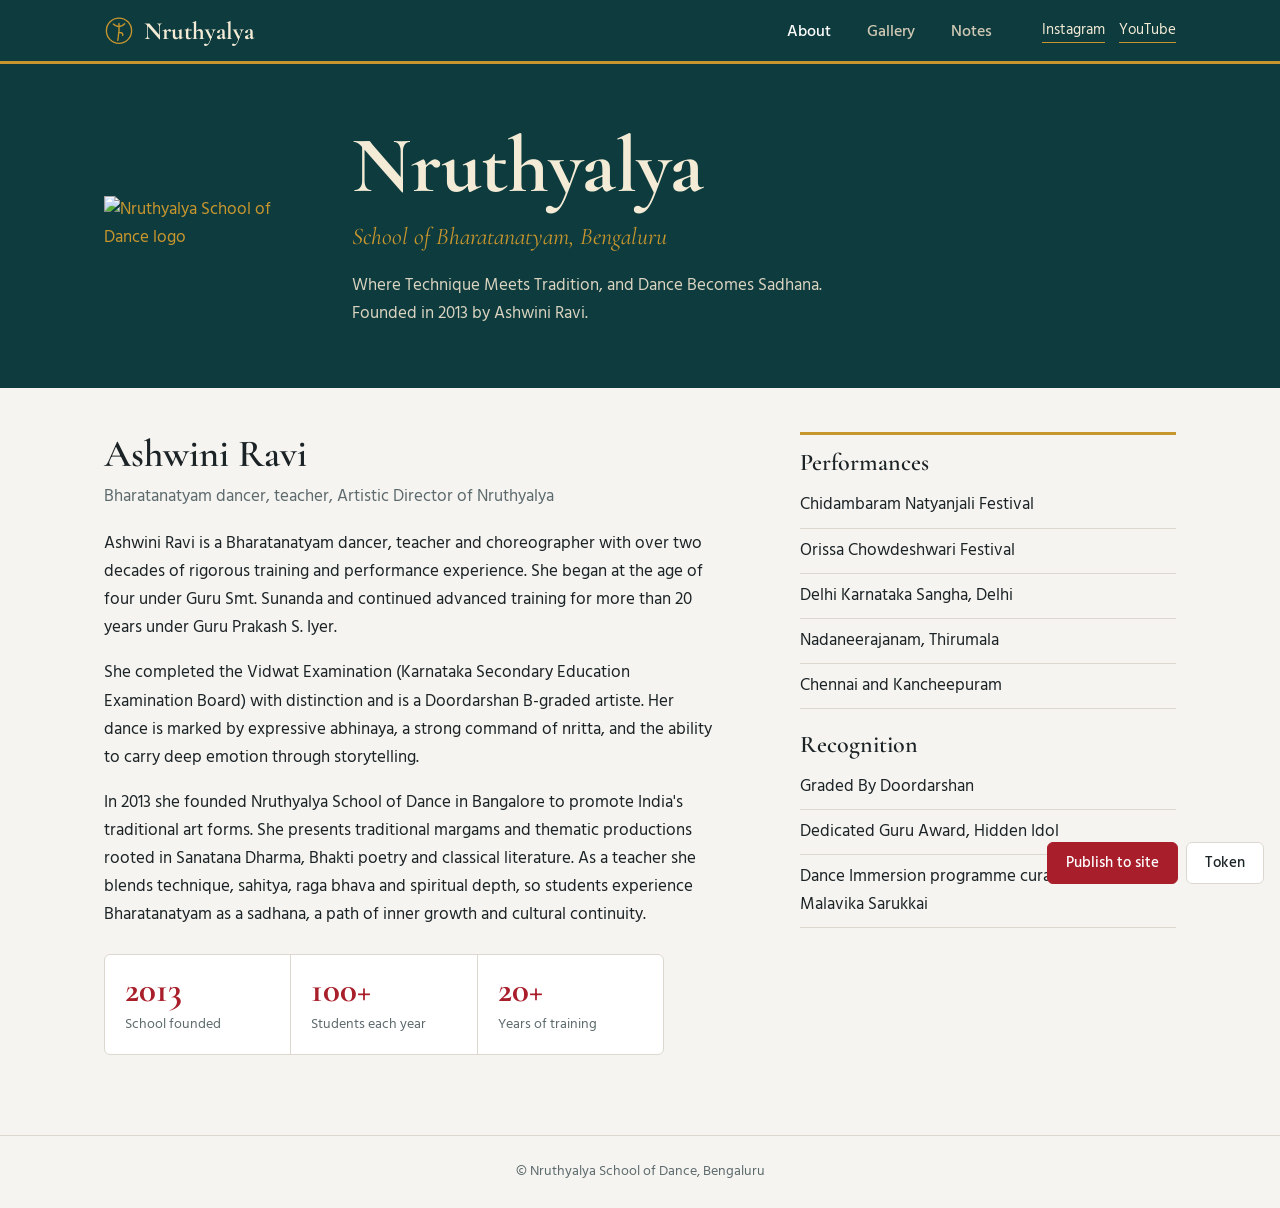
==== commit 5983a11c: "Update index.html" ====
--- a/index.html
+++ b/index.html
@@ -21,7 +21,7 @@
 </div></header>
 
 <div class="hero"><div class="wrap head">
-<svg class="logo" role="img" aria-label="Nataraja, Lord of Dance" viewBox="0 0 200 200" fill="none" stroke="currentColor" stroke-linecap="round" stroke-linejoin="round">
+<img class="logo" src="images/nruthyalya-logo.png" alt="Nruthyalya School of Dance logo">
 <circle cx="100" cy="98" r="90" stroke-width="5" stroke-dasharray="0.1 9.4"/>
 <circle cx="100" cy="98" r="80" stroke-width="3"/>
 <path d="M62 178h76" stroke-width="4"/>
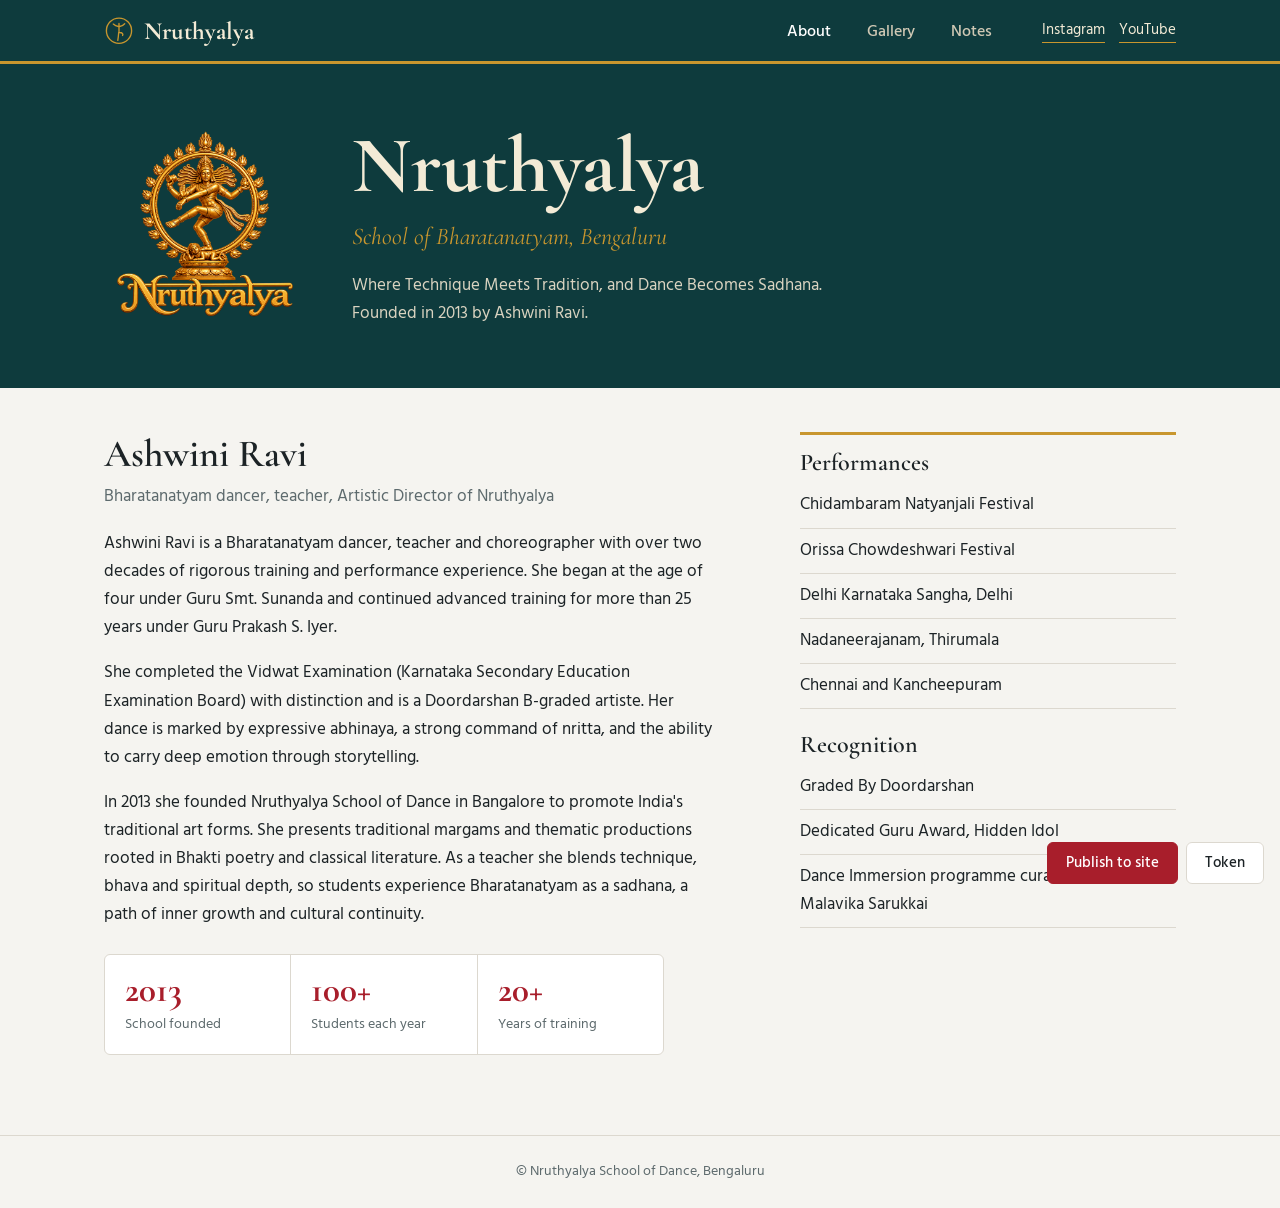
==== commit 8330a066: "Update index.html" ====
--- a/index.html
+++ b/index.html
@@ -54,9 +54,9 @@
 <div>
 <h2>Ashwini Ravi</h2>
 <p class="lead">Bharatanatyam dancer, teacher, Artistic Director of Nruthyalya</p>
-<p>Ashwini Ravi is a Bharatanatyam dancer, teacher and choreographer with over two decades of rigorous training and performance experience. She began at the age of four under Guru Smt. Sunanda and continued advanced training for more than 20 years under Guru Prakash S. Iyer.</p>
+<p>Ashwini Ravi is a Bharatanatyam dancer, teacher and choreographer with over two decades of rigorous training and performance experience. She began at the age of four under Guru Smt. Sunanda and continued advanced training for more than 25 years under Guru Prakash S. Iyer.</p>
 <p>She completed the Vidwat Examination (Karnataka Secondary Education Examination Board) with distinction and is a Doordarshan B-graded artiste. Her dance is marked by expressive abhinaya, a strong command of nritta, and the ability to carry deep emotion through storytelling.</p>
-<p>In 2013 she founded Nruthyalya School of Dance in Bangalore to promote India's traditional art forms. She presents traditional margams and thematic productions rooted in Sanatana Dharma, Bhakti poetry and classical literature. As a teacher she blends technique, sahitya, raga bhava and spiritual depth, so students experience Bharatanatyam as a sadhana, a path of inner growth and cultural continuity.</p>
+<p>In 2013 she founded Nruthyalya School of Dance in Bangalore to promote India's traditional art forms. She presents traditional margams and thematic productions rooted in Bhakti poetry and classical literature. As a teacher she blends technique, bhava and spiritual depth, so students experience Bharatanatyam as a sadhana, a path of inner growth and cultural continuity.</p>
 <div class="stats">
 <div><b>2013</b><span>School founded</span></div>
 <div><b>100+</b><span>Students each year</span></div>
